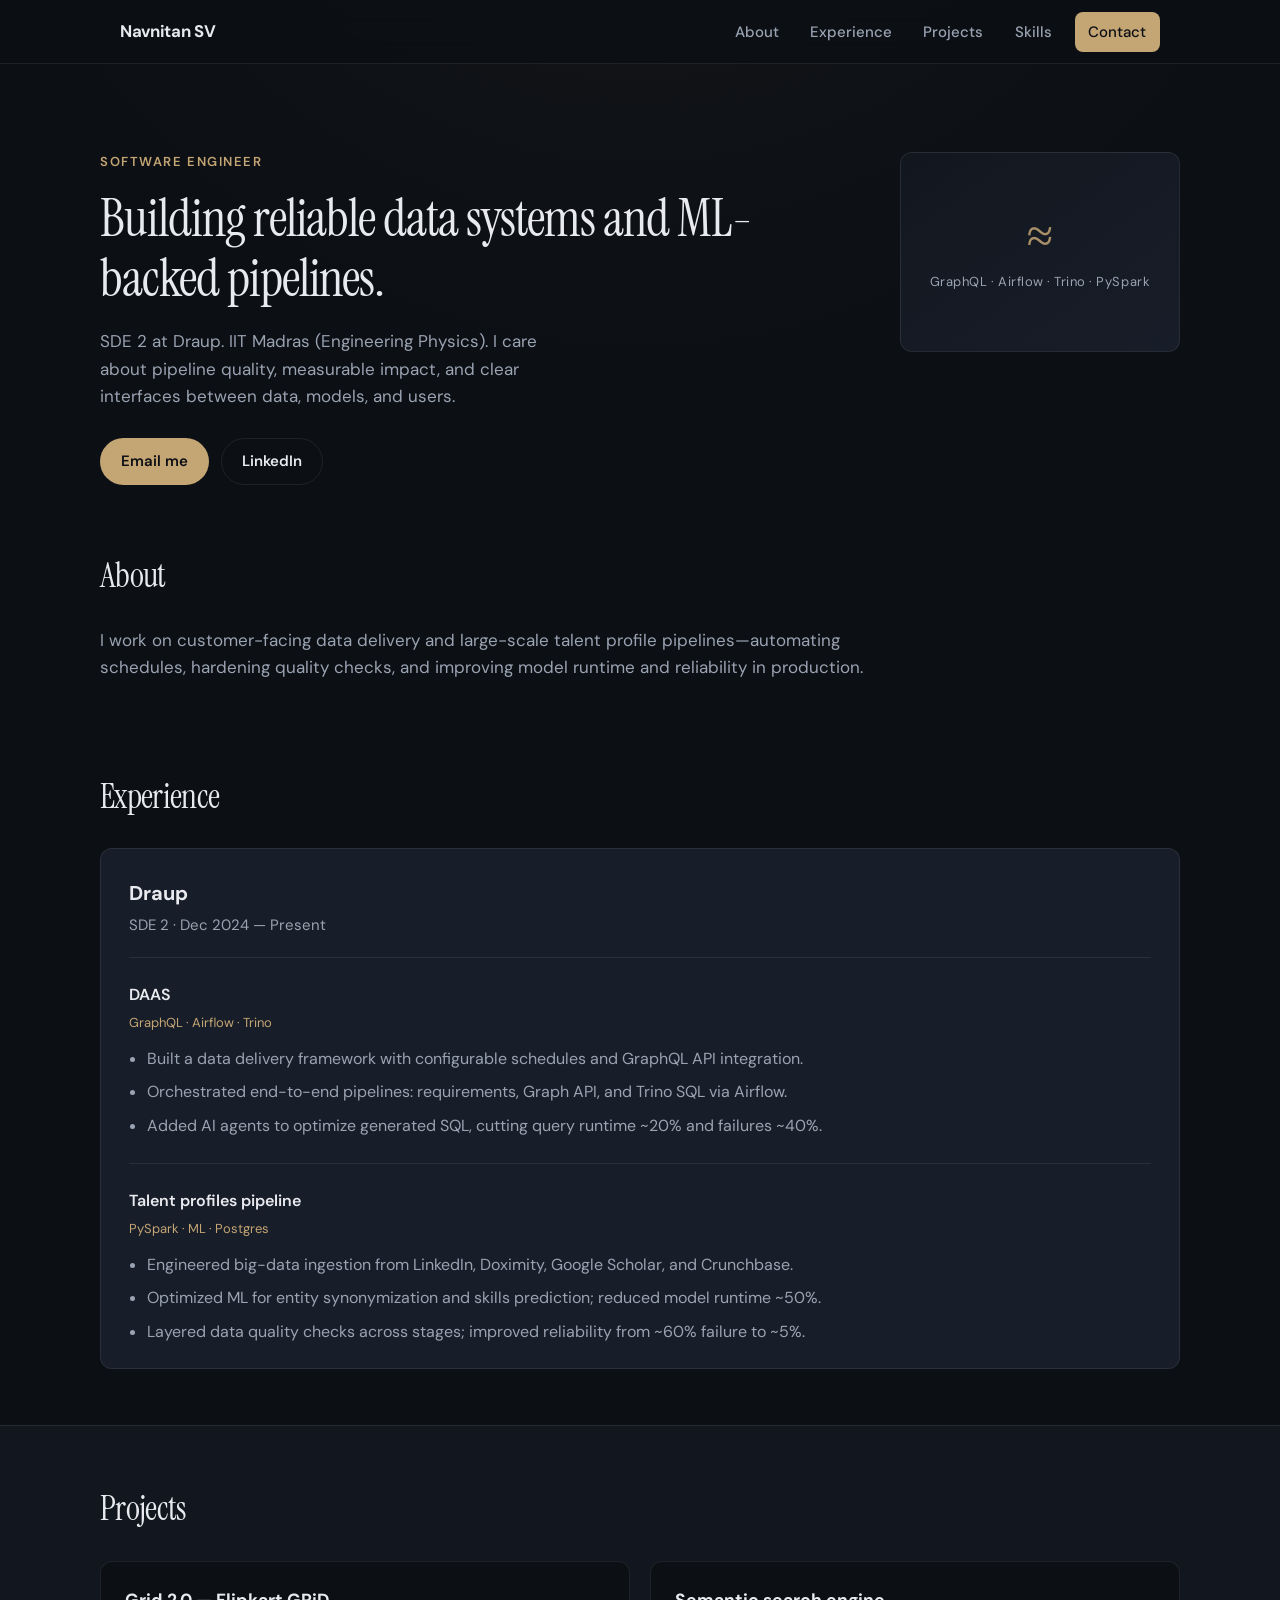
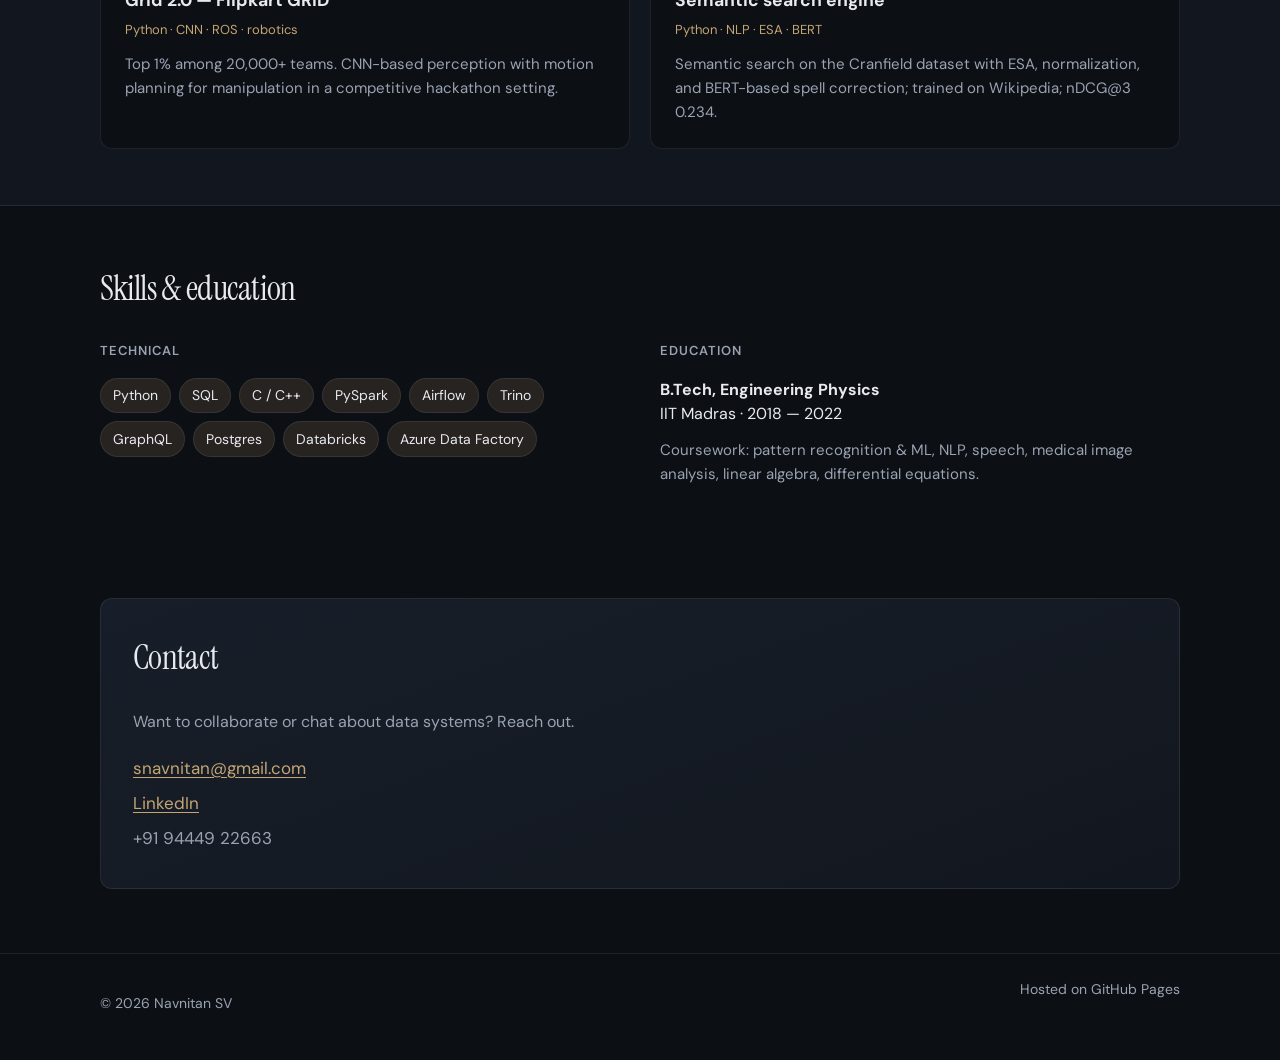
==== index.html @ 6964a958 "Add portfolio site for GitHub Pages Made-with: Cursor" ====
<!DOCTYPE html>
<html lang="en">
  <head>
    <meta charset="utf-8" />
    <meta name="viewport" content="width=device-width, initial-scale=1" />
    <meta name="description" content="Navnitan SV — Software engineer. Data pipelines, ML systems, and backend work." />
    <title>Navnitan SV</title>
    <link rel="preconnect" href="https://fonts.googleapis.com" />
    <link rel="preconnect" href="https://fonts.gstatic.com" crossorigin />
    <link
      href="https://fonts.googleapis.com/css2?family=DM+Sans:ital,opsz,wght@0,9..40,400;0,9..40,500;0,9..40,600;0,9..40,700;1,9..40,400&family=Instrument+Serif:ital@0;1&display=swap"
      rel="stylesheet"
    />
    <link rel="stylesheet" href="styles.css" />
  </head>
  <body>
    <a class="skip-link" href="#main">Skip to content</a>
    <header class="site-header">
      <div class="header-inner">
        <a class="logo" href="#">Navnitan SV</a>
        <button type="button" class="nav-toggle" aria-expanded="false" aria-controls="site-nav" aria-label="Open menu">
          <span class="nav-toggle-bar" aria-hidden="true"></span>
          <span class="nav-toggle-bar" aria-hidden="true"></span>
        </button>
        <nav id="site-nav" class="site-nav" aria-label="Primary">
          <ul>
            <li><a href="#about">About</a></li>
            <li><a href="#experience">Experience</a></li>
            <li><a href="#projects">Projects</a></li>
            <li><a href="#skills">Skills</a></li>
            <li><a href="#contact" class="nav-cta">Contact</a></li>
          </ul>
        </nav>
      </div>
    </header>

    <main id="main">
      <section class="hero" aria-labelledby="hero-heading">
        <div class="hero-grid">
          <div class="hero-copy">
            <p class="hero-kicker">Software engineer</p>
            <h1 id="hero-heading" class="hero-title">Building reliable data systems and ML-backed pipelines.</h1>
            <p class="hero-lead">
              SDE 2 at Draup. IIT Madras (Engineering Physics). I care about pipeline quality, measurable impact, and
              clear interfaces between data, models, and users.
            </p>
            <div class="hero-actions">
              <a class="btn btn-primary" href="mailto:snavnitan@gmail.com">Email me</a>
              <a class="btn btn-ghost" href="https://www.linkedin.com/in/navnitan-sv-753129174/" target="_blank" rel="noopener noreferrer">LinkedIn</a>
            </div>
          </div>
          <div class="hero-panel" aria-hidden="true">
            <div class="hero-panel-inner">
              <span class="hero-accent">≈</span>
              <p class="hero-panel-text">GraphQL · Airflow · Trino · PySpark</p>
            </div>
          </div>
        </div>
      </section>

      <section id="about" class="section section-tight">
        <div class="section-inner">
          <h2 class="section-title">About</h2>
          <p class="prose">
            I work on customer-facing data delivery and large-scale talent profile pipelines—automating schedules,
            hardening quality checks, and improving model runtime and reliability in production.
          </p>
        </div>
      </section>

      <section id="experience" class="section">
        <div class="section-inner">
          <h2 class="section-title">Experience</h2>
          <article class="card">
            <header class="card-header">
              <div>
                <h3 class="card-title">Draup</h3>
                <p class="card-meta">SDE 2 · Dec 2024 — Present</p>
              </div>
            </header>
            <div class="card-block">
              <h4 class="card-subtitle">DAAS</h4>
              <p class="card-tags">GraphQL · Airflow · Trino</p>
              <ul class="card-list">
                <li>Built a data delivery framework with configurable schedules and GraphQL API integration.</li>
                <li>Orchestrated end-to-end pipelines: requirements, Graph API, and Trino SQL via Airflow.</li>
                <li>Added AI agents to optimize generated SQL, cutting query runtime ~20% and failures ~40%.</li>
              </ul>
            </div>
            <div class="card-block">
              <h4 class="card-subtitle">Talent profiles pipeline</h4>
              <p class="card-tags">PySpark · ML · Postgres</p>
              <ul class="card-list">
                <li>Engineered big-data ingestion from LinkedIn, Doximity, Google Scholar, and Crunchbase.</li>
                <li>Optimized ML for entity synonymization and skills prediction; reduced model runtime ~50%.</li>
                <li>Layered data quality checks across stages; improved reliability from ~60% failure to ~5%.</li>
              </ul>
            </div>
          </article>
        </div>
      </section>

      <section id="projects" class="section section-alt">
        <div class="section-inner">
          <h2 class="section-title">Projects</h2>
          <div class="project-grid">
            <article class="project-card">
              <h3 class="project-title">Grid 2.0 — Flipkart GRiD</h3>
              <p class="project-tech">Python · CNN · ROS · robotics</p>
              <p class="project-desc">
                Top 1% among 20,000+ teams. CNN-based perception with motion planning for manipulation in a competitive
                hackathon setting.
              </p>
            </article>
            <article class="project-card">
              <h3 class="project-title">Semantic search engine</h3>
              <p class="project-tech">Python · NLP · ESA · BERT</p>
              <p class="project-desc">
                Semantic search on the Cranfield dataset with ESA, normalization, and BERT-based spell correction;
                trained on Wikipedia; nDCG@3 0.234.
              </p>
            </article>
          </div>
        </div>
      </section>

      <section id="skills" class="section">
        <div class="section-inner">
          <h2 class="section-title">Skills &amp; education</h2>
          <div class="split">
            <div>
              <h3 class="subsection-title">Technical</h3>
              <ul class="pill-list">
                <li>Python</li>
                <li>SQL</li>
                <li>C / C++</li>
                <li>PySpark</li>
                <li>Airflow</li>
                <li>Trino</li>
                <li>GraphQL</li>
                <li>Postgres</li>
                <li>Databricks</li>
                <li>Azure Data Factory</li>
              </ul>
            </div>
            <div>
              <h3 class="subsection-title">Education</h3>
              <p class="edu-line">
                <strong>B.Tech, Engineering Physics</strong><br />
                IIT Madras · 2018 — 2022
              </p>
              <p class="edu-note">
                Coursework: pattern recognition &amp; ML, NLP, speech, medical image analysis, linear algebra, differential
                equations.
              </p>
            </div>
          </div>
        </div>
      </section>

      <section id="contact" class="section section-contact">
        <div class="section-inner contact-inner">
          <h2 class="section-title">Contact</h2>
          <p class="contact-lead">Want to collaborate or chat about data systems? Reach out.</p>
          <ul class="contact-list">
            <li>
              <a href="mailto:snavnitan@gmail.com">snavnitan@gmail.com</a>
            </li>
            <li>
              <a href="https://www.linkedin.com/in/navnitan-sv-753129174/" target="_blank" rel="noopener noreferrer">LinkedIn</a>
            </li>
            <li><span class="contact-phone">+91 94449 22663</span></li>
          </ul>
        </div>
      </section>
    </main>

    <footer class="site-footer">
      <div class="footer-inner">
        <p>© <span id="year"></span> Navnitan SV</p>
        <p class="footer-note">Hosted on GitHub Pages</p>
      </div>
    </footer>

    <script>
      document.getElementById("year").textContent = new Date().getFullYear();
      var nav = document.getElementById("site-nav");
      var toggle = document.querySelector(".nav-toggle");
      toggle.addEventListener("click", function () {
        var open = nav.classList.toggle("is-open");
        toggle.setAttribute("aria-expanded", open);
        toggle.setAttribute("aria-label", open ? "Close menu" : "Open menu");
      });
      nav.querySelectorAll("a").forEach(function (link) {
        link.addEventListener("click", function () {
          nav.classList.remove("is-open");
          toggle.setAttribute("aria-expanded", "false");
          toggle.setAttribute("aria-label", "Open menu");
        });
      });
    </script>
  </body>
</html>
---- styles.css ----
/* Portfolio — GitHub Pages (repo: portfolio) */
:root {
  --bg: #0c0f14;
  --bg-elevated: #12171f;
  --bg-muted: #181e29;
  --text: #e8eaef;
  --text-muted: #9aa3b2;
  --accent: #c4a574;
  --accent-soft: rgba(196, 165, 116, 0.14);
  --border: rgba(255, 255, 255, 0.08);
  --radius: 12px;
  --font-sans: "DM Sans", system-ui, sans-serif;
  --font-display: "Instrument Serif", Georgia, serif;
  --max: 1080px;
  --header-h: 64px;
}

*,
*::before,
*::after {
  box-sizing: border-box;
}

html {
  scroll-behavior: smooth;
}

body {
  margin: 0;
  font-family: var(--font-sans);
  font-size: 1rem;
  line-height: 1.6;
  color: var(--text);
  background: var(--bg);
  background-image: radial-gradient(ellipse 120% 80% at 50% -30%, rgba(196, 165, 116, 0.09), transparent 55%);
}

.skip-link {
  position: absolute;
  left: -9999px;
  z-index: 999;
  padding: 0.5rem 1rem;
  background: var(--accent);
  color: var(--bg);
  font-weight: 600;
}

.skip-link:focus {
  left: 1rem;
  top: 1rem;
}

a {
  color: var(--accent);
  text-decoration-thickness: 1px;
  text-underline-offset: 3px;
}

a:hover {
  color: #dcc7a0;
}

.site-header {
  position: sticky;
  top: 0;
  z-index: 50;
  height: var(--header-h);
  border-bottom: 1px solid var(--border);
  background: color-mix(in srgb, var(--bg) 88%, transparent);
  backdrop-filter: blur(12px);
}

.header-inner {
  max-width: var(--max);
  margin: 0 auto;
  padding: 0 1.25rem;
  height: 100%;
  display: flex;
  align-items: center;
  justify-content: space-between;
  gap: 1rem;
}

.logo {
  font-weight: 700;
  font-size: 1.05rem;
  letter-spacing: -0.02em;
  color: var(--text);
  text-decoration: none;
}

.logo:hover {
  color: var(--accent);
}

.nav-toggle {
  display: none;
  flex-direction: column;
  justify-content: center;
  gap: 6px;
  width: 44px;
  height: 44px;
  padding: 0;
  border: 1px solid var(--border);
  border-radius: 8px;
  background: var(--bg-elevated);
  cursor: pointer;
}

.nav-toggle-bar {
  display: block;
  height: 2px;
  width: 20px;
  margin: 0 auto;
  background: var(--text);
  border-radius: 1px;
}

.site-nav ul {
  list-style: none;
  margin: 0;
  padding: 0;
  display: flex;
  align-items: center;
  gap: 0.25rem;
}

.site-nav a {
  display: inline-block;
  padding: 0.5rem 0.85rem;
  color: var(--text-muted);
  text-decoration: none;
  font-size: 0.9375rem;
  font-weight: 500;
  border-radius: 8px;
}

.site-nav a:hover {
  color: var(--text);
  background: var(--accent-soft);
}

.site-nav .nav-cta {
  color: var(--bg);
  background: var(--accent);
  margin-left: 0.35rem;
}

.site-nav .nav-cta:hover {
  background: #dcc7a0;
  color: var(--bg);
}

.hero {
  padding: clamp(3rem, 8vw, 5.5rem) 1.25rem 4rem;
}

.hero-grid {
  max-width: var(--max);
  margin: 0 auto;
  display: grid;
  grid-template-columns: 1fr minmax(200px, 280px);
  gap: 2.5rem;
  align-items: start;
}

.hero-kicker {
  font-size: 0.8125rem;
  font-weight: 600;
  letter-spacing: 0.12em;
  text-transform: uppercase;
  color: var(--accent);
  margin: 0 0 1rem;
}

.hero-title {
  font-family: var(--font-display);
  font-size: clamp(2.25rem, 5vw, 3.25rem);
  font-weight: 400;
  line-height: 1.15;
  letter-spacing: -0.02em;
  margin: 0 0 1.25rem;
}

.hero-lead {
  color: var(--text-muted);
  font-size: 1.0625rem;
  max-width: 38ch;
  margin: 0 0 1.75rem;
}

.hero-actions {
  display: flex;
  flex-wrap: wrap;
  gap: 0.75rem;
}

.btn {
  display: inline-flex;
  align-items: center;
  justify-content: center;
  padding: 0.65rem 1.25rem;
  font-size: 0.9375rem;
  font-weight: 600;
  border-radius: 999px;
  text-decoration: none;
  border: 1px solid transparent;
  transition: background 0.15s, color 0.15s, border-color 0.15s;
}

.btn-primary {
  background: var(--accent);
  color: var(--bg);
}

.btn-primary:hover {
  background: #dcc7a0;
  color: var(--bg);
}

.btn-ghost {
  border-color: var(--border);
  color: var(--text);
  background: transparent;
}

.btn-ghost:hover {
  border-color: var(--accent);
  color: var(--accent);
  background: var(--accent-soft);
}

.hero-panel {
  border: 1px solid var(--border);
  border-radius: var(--radius);
  background: linear-gradient(145deg, var(--bg-elevated), var(--bg-muted));
  min-height: 200px;
  display: flex;
  align-items: center;
  justify-content: center;
  padding: 1.5rem;
}

.hero-panel-inner {
  text-align: center;
}

.hero-accent {
  font-family: var(--font-display);
  font-size: 3rem;
  line-height: 1;
  color: var(--accent);
  opacity: 0.85;
}

.hero-panel-text {
  margin: 0.75rem 0 0;
  font-size: 0.8125rem;
  color: var(--text-muted);
  letter-spacing: 0.04em;
}

.section {
  padding: 3.5rem 1.25rem;
}

.section-tight {
  padding-top: 0;
  padding-bottom: 2rem;
}

.section-alt {
  background: var(--bg-elevated);
  border-top: 1px solid var(--border);
  border-bottom: 1px solid var(--border);
}

.section-inner {
  max-width: var(--max);
  margin: 0 auto;
}

.section-title {
  font-family: var(--font-display);
  font-size: clamp(1.75rem, 3vw, 2.125rem);
  font-weight: 400;
  margin: 0 0 1.5rem;
  letter-spacing: -0.02em;
}

.prose {
  color: var(--text-muted);
  font-size: 1.0625rem;
  max-width: 65ch;
  margin: 0;
}

.card {
  border: 1px solid var(--border);
  border-radius: var(--radius);
  background: var(--bg-muted);
  padding: 1.75rem 1.75rem 1.5rem;
}

.card-header {
  margin-bottom: 1.5rem;
  padding-bottom: 1.25rem;
  border-bottom: 1px solid var(--border);
}

.card-title {
  font-size: 1.25rem;
  font-weight: 700;
  margin: 0 0 0.25rem;
}

.card-meta {
  margin: 0;
  font-size: 0.9375rem;
  color: var(--text-muted);
}

.card-block + .card-block {
  margin-top: 1.5rem;
  padding-top: 1.5rem;
  border-top: 1px solid var(--border);
}

.card-subtitle {
  font-size: 1rem;
  font-weight: 600;
  margin: 0 0 0.35rem;
}

.card-tags {
  margin: 0 0 0.75rem;
  font-size: 0.8125rem;
  color: var(--accent);
}

.card-list {
  margin: 0;
  padding-left: 1.15rem;
  color: var(--text-muted);
}

.card-list li + li {
  margin-top: 0.5rem;
}

.project-grid {
  display: grid;
  grid-template-columns: repeat(auto-fit, minmax(280px, 1fr));
  gap: 1.25rem;
}

.project-card {
  border: 1px solid var(--border);
  border-radius: var(--radius);
  padding: 1.5rem;
  background: var(--bg);
}

.project-title {
  font-size: 1.1rem;
  font-weight: 700;
  margin: 0 0 0.35rem;
}

.project-tech {
  font-size: 0.8125rem;
  color: var(--accent);
  margin: 0 0 0.75rem;
}

.project-desc {
  margin: 0;
  font-size: 0.9375rem;
  color: var(--text-muted);
}

.split {
  display: grid;
  grid-template-columns: 1fr 1fr;
  gap: 2.5rem;
  align-items: start;
}

.subsection-title {
  font-size: 0.8125rem;
  font-weight: 600;
  letter-spacing: 0.08em;
  text-transform: uppercase;
  color: var(--text-muted);
  margin: 0 0 1rem;
}

.pill-list {
  list-style: none;
  margin: 0;
  padding: 0;
  display: flex;
  flex-wrap: wrap;
  gap: 0.5rem;
}

.pill-list li {
  padding: 0.35rem 0.75rem;
  font-size: 0.875rem;
  background: var(--accent-soft);
  border: 1px solid var(--border);
  border-radius: 999px;
  color: var(--text);
}

.edu-line {
  margin: 0 0 0.75rem;
  color: var(--text);
  line-height: 1.5;
}

.edu-note {
  margin: 0;
  font-size: 0.9375rem;
  color: var(--text-muted);
}

.section-contact {
  padding-bottom: 4rem;
}

.contact-inner {
  border: 1px solid var(--border);
  border-radius: var(--radius);
  padding: 2rem 2rem 2.25rem;
  background: linear-gradient(160deg, var(--bg-muted), var(--bg-elevated));
}

.contact-lead {
  margin: 0 0 1.25rem;
  color: var(--text-muted);
  max-width: 42ch;
}

.contact-list {
  list-style: none;
  margin: 0;
  padding: 0;
  font-size: 1.0625rem;
}

.contact-list li + li {
  margin-top: 0.5rem;
}

.contact-phone {
  color: var(--text-muted);
}

.site-footer {
  border-top: 1px solid var(--border);
  padding: 1.5rem 1.25rem 2rem;
}

.footer-inner {
  max-width: var(--max);
  margin: 0 auto;
  display: flex;
  flex-wrap: wrap;
  justify-content: space-between;
  gap: 0.5rem;
  font-size: 0.875rem;
  color: var(--text-muted);
}

.footer-note {
  margin: 0;
}

@media (max-width: 820px) {
  .hero-grid {
    grid-template-columns: 1fr;
  }

  .hero-panel {
    order: -1;
    min-height: 140px;
  }

  .split {
    grid-template-columns: 1fr;
  }

  .nav-toggle {
    display: flex;
  }

  .site-nav {
    position: fixed;
    inset: var(--header-h) 0 auto 0;
    background: var(--bg);
    border-bottom: 1px solid var(--border);
    padding: 0.75rem 1.25rem 1rem;
    transform: translateY(-100%);
    opacity: 0;
    visibility: hidden;
    transition: transform 0.2s ease, opacity 0.2s ease, visibility 0.2s;
  }

  .site-nav.is-open {
    transform: translateY(0);
    opacity: 1;
    visibility: visible;
  }

  .site-nav ul {
    flex-direction: column;
    align-items: stretch;
  }

  .site-nav a {
    padding: 0.65rem 0;
  }

  .site-nav .nav-cta {
    margin-left: 0;
    text-align: center;
  }
}
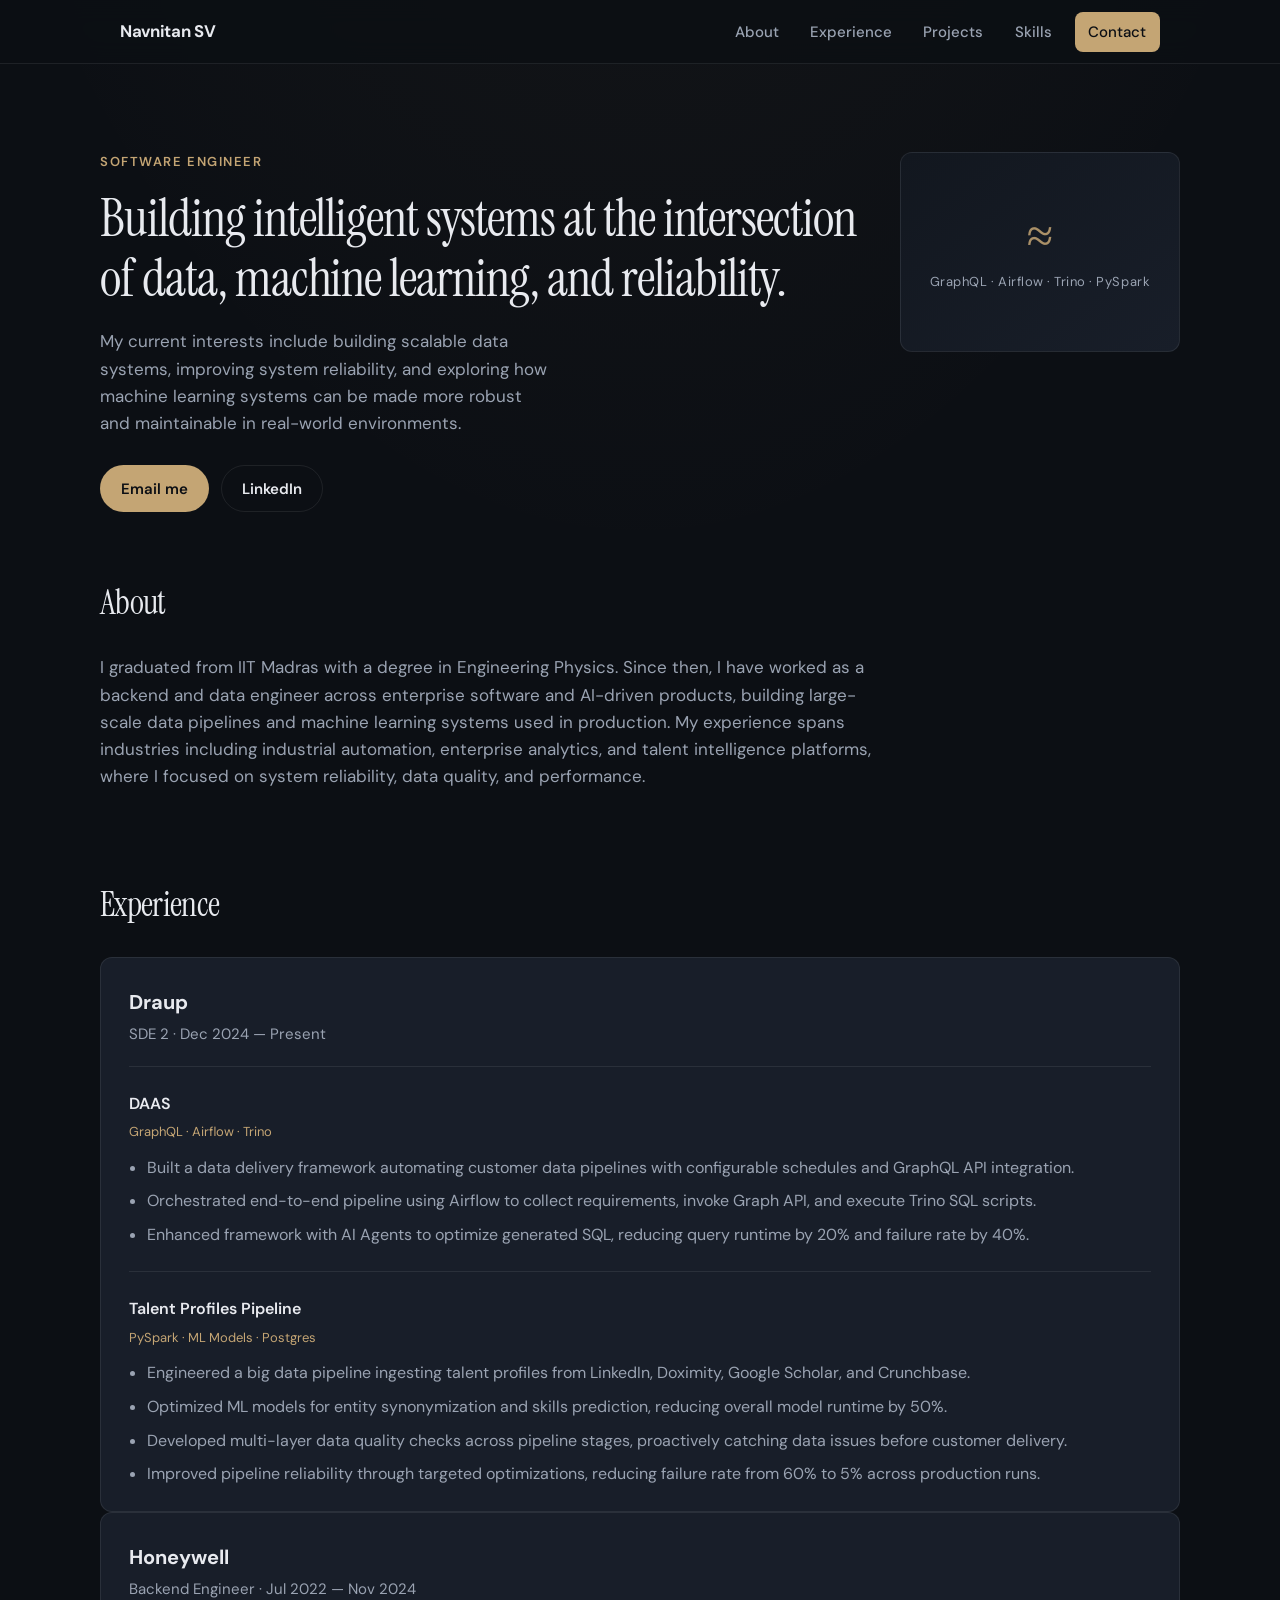
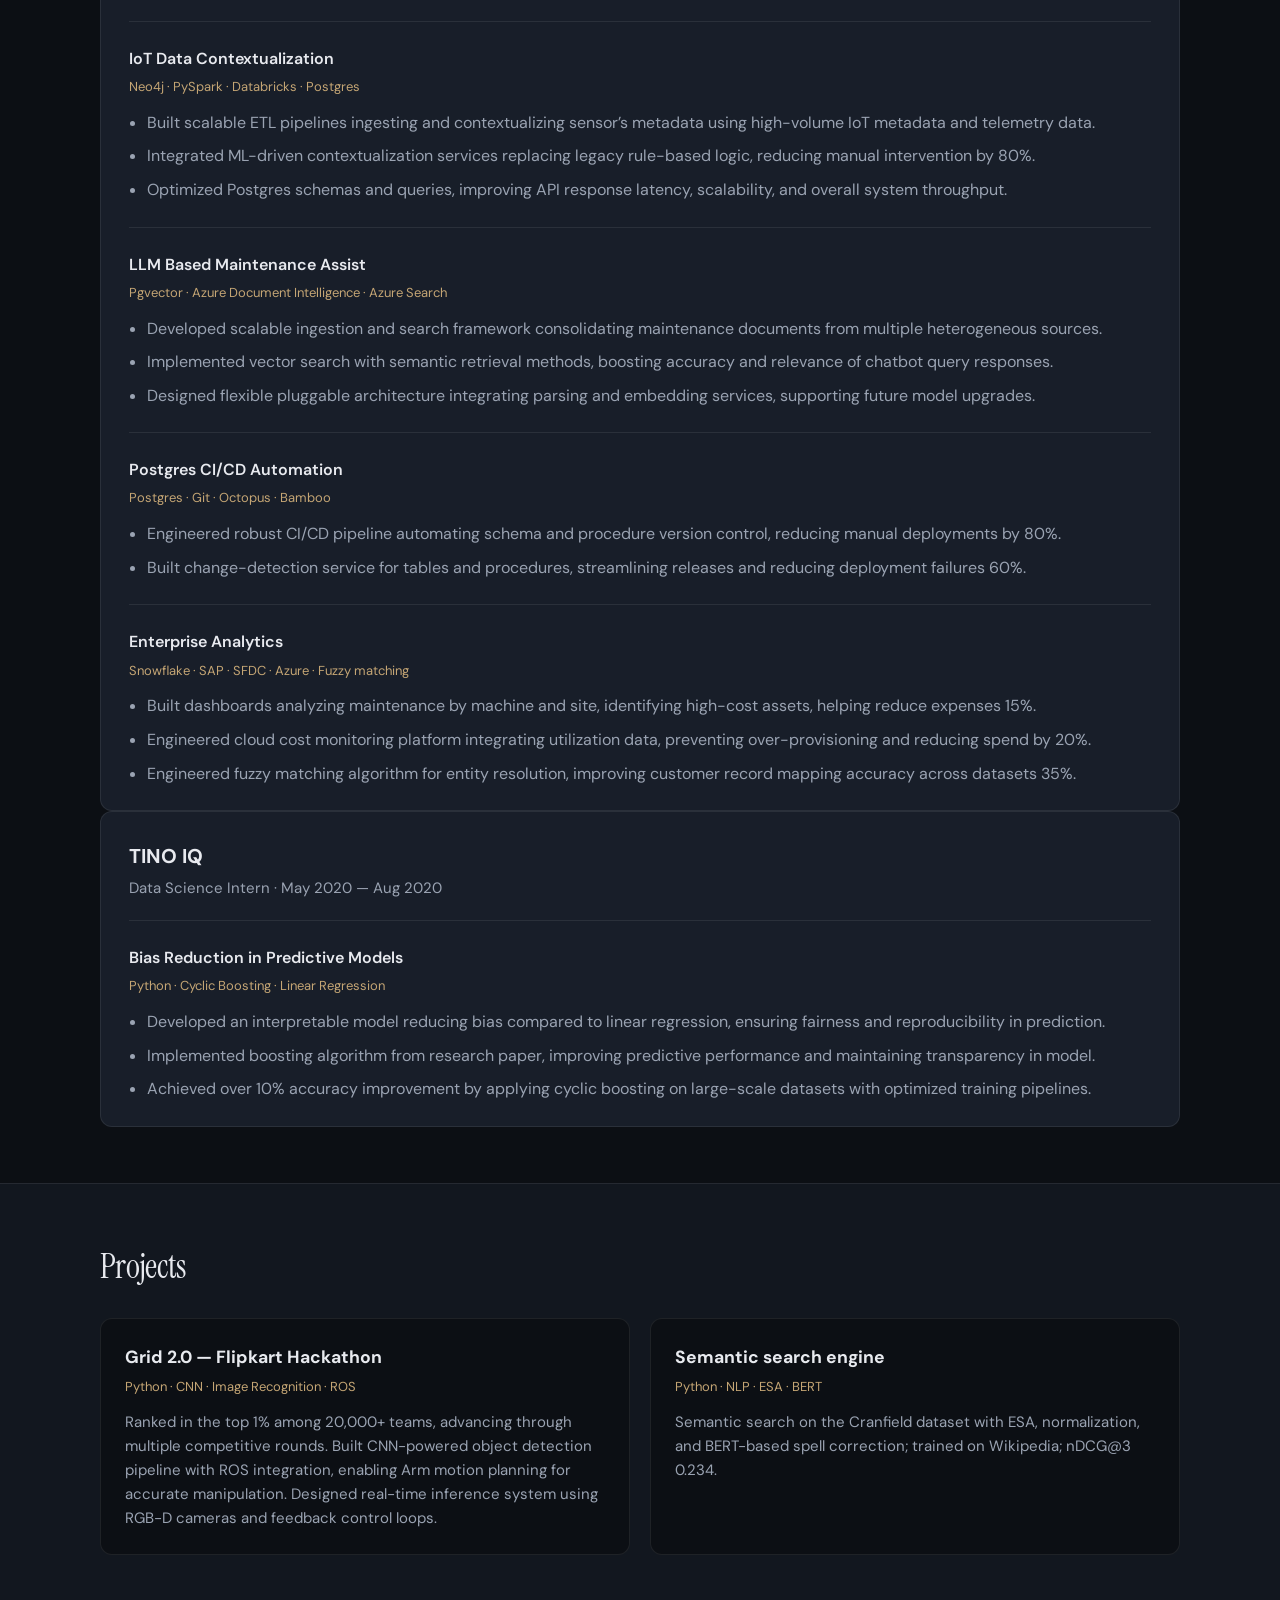
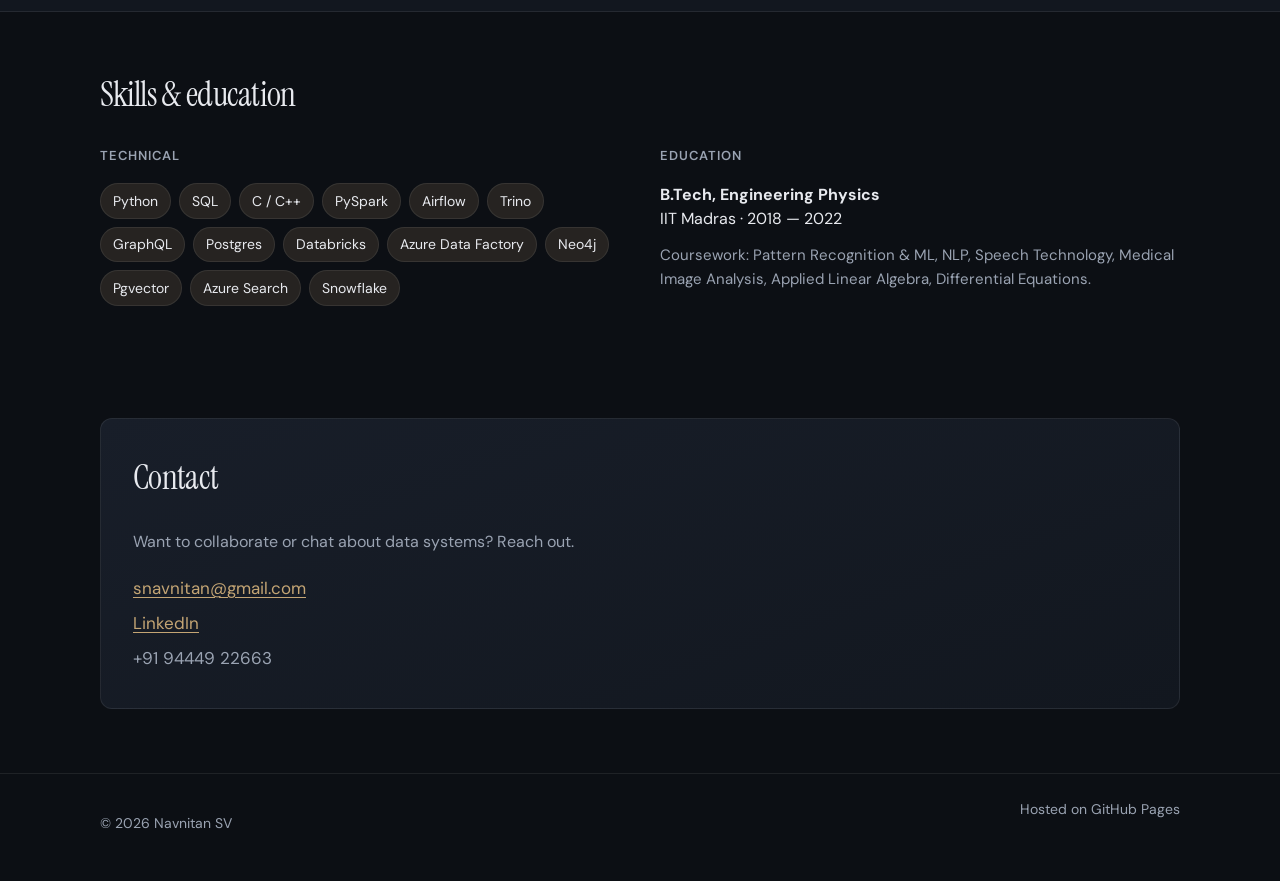
==== commit 550da79b: "Update index.html: Revise personal introduction and experience sections to reflect current interests" ====
--- a/index.html
+++ b/index.html
@@ -39,10 +39,9 @@
         <div class="hero-grid">
           <div class="hero-copy">
             <p class="hero-kicker">Software engineer</p>
-            <h1 id="hero-heading" class="hero-title">Building reliable data systems and ML-backed pipelines.</h1>
+            <h1 id="hero-heading" class="hero-title">Building intelligent systems at the intersection of data, machine learning, and reliability.</h1>
             <p class="hero-lead">
-              SDE 2 at Draup. IIT Madras (Engineering Physics). I care about pipeline quality, measurable impact, and
-              clear interfaces between data, models, and users.
+              My current interests include building scalable data systems, improving system reliability, and exploring how machine learning systems can be made more robust and maintainable in real-world environments.
             </p>
             <div class="hero-actions">
               <a class="btn btn-primary" href="mailto:snavnitan@gmail.com">Email me</a>
@@ -62,15 +61,16 @@
         <div class="section-inner">
           <h2 class="section-title">About</h2>
           <p class="prose">
-            I work on customer-facing data delivery and large-scale talent profile pipelines—automating schedules,
-            hardening quality checks, and improving model runtime and reliability in production.
-          </p>
+            I graduated from IIT Madras with a degree in Engineering Physics. Since then, I have worked as a backend and data engineer across enterprise 
+            software and AI-driven products, building large-scale data pipelines and machine learning systems used in production. My experience spans industries including industrial automation, enterprise analytics, and talent intelligence platforms, where I focused on system reliability, data quality, and performance.          </p>
         </div>
       </section>
 
       <section id="experience" class="section">
         <div class="section-inner">
           <h2 class="section-title">Experience</h2>
+          
+          <!-- Draup -->
           <article class="card">
             <header class="card-header">
               <div>
@@ -82,18 +82,83 @@
               <h4 class="card-subtitle">DAAS</h4>
               <p class="card-tags">GraphQL · Airflow · Trino</p>
               <ul class="card-list">
-                <li>Built a data delivery framework with configurable schedules and GraphQL API integration.</li>
-                <li>Orchestrated end-to-end pipelines: requirements, Graph API, and Trino SQL via Airflow.</li>
-                <li>Added AI agents to optimize generated SQL, cutting query runtime ~20% and failures ~40%.</li>
-              </ul>
-            </div>
-            <div class="card-block">
-              <h4 class="card-subtitle">Talent profiles pipeline</h4>
-              <p class="card-tags">PySpark · ML · Postgres</p>
-              <ul class="card-list">
-                <li>Engineered big-data ingestion from LinkedIn, Doximity, Google Scholar, and Crunchbase.</li>
-                <li>Optimized ML for entity synonymization and skills prediction; reduced model runtime ~50%.</li>
-                <li>Layered data quality checks across stages; improved reliability from ~60% failure to ~5%.</li>
+                <li>Built a data delivery framework automating customer data pipelines with configurable schedules and GraphQL API integration.</li>
+                <li>Orchestrated end-to-end pipeline using Airflow to collect requirements, invoke Graph API, and execute Trino SQL scripts.</li>
+                <li>Enhanced framework with AI Agents to optimize generated SQL, reducing query runtime by 20% and failure rate by 40%.</li>
+              </ul>
+            </div>
+            <div class="card-block">
+              <h4 class="card-subtitle">Talent Profiles Pipeline</h4>
+              <p class="card-tags">PySpark · ML Models · Postgres</p>
+              <ul class="card-list">
+                <li>Engineered a big data pipeline ingesting talent profiles from LinkedIn, Doximity, Google Scholar, and Crunchbase.</li>
+                <li>Optimized ML models for entity synonymization and skills prediction, reducing overall model runtime by 50%.</li>
+                <li>Developed multi-layer data quality checks across pipeline stages, proactively catching data issues before customer delivery.</li>
+                <li>Improved pipeline reliability through targeted optimizations, reducing failure rate from 60% to 5% across production runs.</li>
+              </ul>
+            </div>
+          </article>
+
+          <!-- Honeywell -->
+          <article class="card">
+            <header class="card-header">
+              <div>
+                <h3 class="card-title">Honeywell</h3>
+                <p class="card-meta">Backend Engineer · Jul 2022 — Nov 2024</p>
+              </div>
+            </header>
+            <div class="card-block">
+              <h4 class="card-subtitle">IoT Data Contextualization</h4>
+              <p class="card-tags">Neo4j · PySpark · Databricks · Postgres</p>
+              <ul class="card-list">
+                <li>Built scalable ETL pipelines ingesting and contextualizing sensor’s metadata using high-volume IoT metadata and telemetry data.</li>
+                <li>Integrated ML-driven contextualization services replacing legacy rule-based logic, reducing manual intervention by 80%.</li>
+                <li>Optimized Postgres schemas and queries, improving API response latency, scalability, and overall system throughput.</li>
+              </ul>
+            </div>
+            <div class="card-block">
+              <h4 class="card-subtitle">LLM Based Maintenance Assist</h4>
+              <p class="card-tags">Pgvector · Azure Document Intelligence · Azure Search</p>
+              <ul class="card-list">
+                <li>Developed scalable ingestion and search framework consolidating maintenance documents from multiple heterogeneous sources.</li>
+                <li>Implemented vector search with semantic retrieval methods, boosting accuracy and relevance of chatbot query responses.</li>
+                <li>Designed flexible pluggable architecture integrating parsing and embedding services, supporting future model upgrades.</li>
+              </ul>
+            </div>
+            <div class="card-block">
+              <h4 class="card-subtitle">Postgres CI/CD Automation</h4>
+              <p class="card-tags">Postgres · Git · Octopus · Bamboo</p>
+              <ul class="card-list">
+                <li>Engineered robust CI/CD pipeline automating schema and procedure version control, reducing manual deployments by 80%.</li>
+                <li>Built change-detection service for tables and procedures, streamlining releases and reducing deployment failures 60%.</li>
+              </ul>
+            </div>
+            <div class="card-block">
+              <h4 class="card-subtitle">Enterprise Analytics</h4>
+              <p class="card-tags">Snowflake · SAP · SFDC · Azure · Fuzzy matching</p>
+              <ul class="card-list">
+                <li>Built dashboards analyzing maintenance by machine and site, identifying high-cost assets, helping reduce expenses 15%.</li>
+                <li>Engineered cloud cost monitoring platform integrating utilization data, preventing over-provisioning and reducing spend by 20%.</li>
+                <li>Engineered fuzzy matching algorithm for entity resolution, improving customer record mapping accuracy across datasets 35%.</li>
+              </ul>
+            </div>
+          </article>
+
+          <!-- TINO IQ -->
+          <article class="card">
+            <header class="card-header">
+              <div>
+                <h3 class="card-title">TINO IQ</h3>
+                <p class="card-meta">Data Science Intern · May 2020 — Aug 2020</p>
+              </div>
+            </header>
+            <div class="card-block">
+              <h4 class="card-subtitle">Bias Reduction in Predictive Models</h4>
+              <p class="card-tags">Python · Cyclic Boosting · Linear Regression</p>
+              <ul class="card-list">
+                <li>Developed an interpretable model reducing bias compared to linear regression, ensuring fairness and reproducibility in prediction.</li>
+                <li>Implemented boosting algorithm from research paper, improving predictive performance and maintaining transparency in model.</li>
+                <li>Achieved over 10% accuracy improvement by applying cyclic boosting on large-scale datasets with optimized training pipelines.</li>
               </ul>
             </div>
           </article>
@@ -105,11 +170,10 @@
           <h2 class="section-title">Projects</h2>
           <div class="project-grid">
             <article class="project-card">
-              <h3 class="project-title">Grid 2.0 — Flipkart GRiD</h3>
-              <p class="project-tech">Python · CNN · ROS · robotics</p>
+              <h3 class="project-title">Grid 2.0 — Flipkart Hackathon</h3>
+              <p class="project-tech">Python · CNN · Image Recognition · ROS</p>
               <p class="project-desc">
-                Top 1% among 20,000+ teams. CNN-based perception with motion planning for manipulation in a competitive
-                hackathon setting.
+                Ranked in the top 1% among 20,000+ teams, advancing through multiple competitive rounds. Built CNN-powered object detection pipeline with ROS integration, enabling Arm motion planning for accurate manipulation. Designed real-time inference system using RGB-D cameras and feedback control loops.
               </p>
             </article>
             <article class="project-card">
@@ -141,6 +205,10 @@
                 <li>Postgres</li>
                 <li>Databricks</li>
                 <li>Azure Data Factory</li>
+                <li>Neo4j</li>
+                <li>Pgvector</li>
+                <li>Azure Search</li>
+                <li>Snowflake</li>
               </ul>
             </div>
             <div>
@@ -150,8 +218,7 @@
                 IIT Madras · 2018 — 2022
               </p>
               <p class="edu-note">
-                Coursework: pattern recognition &amp; ML, NLP, speech, medical image analysis, linear algebra, differential
-                equations.
+                Coursework: Pattern Recognition &amp; ML, NLP, Speech Technology, Medical Image Analysis, Applied Linear Algebra, Differential Equations.
               </p>
             </div>
           </div>
@@ -200,4 +267,4 @@
       });
     </script>
   </body>
-</html>
+</html>
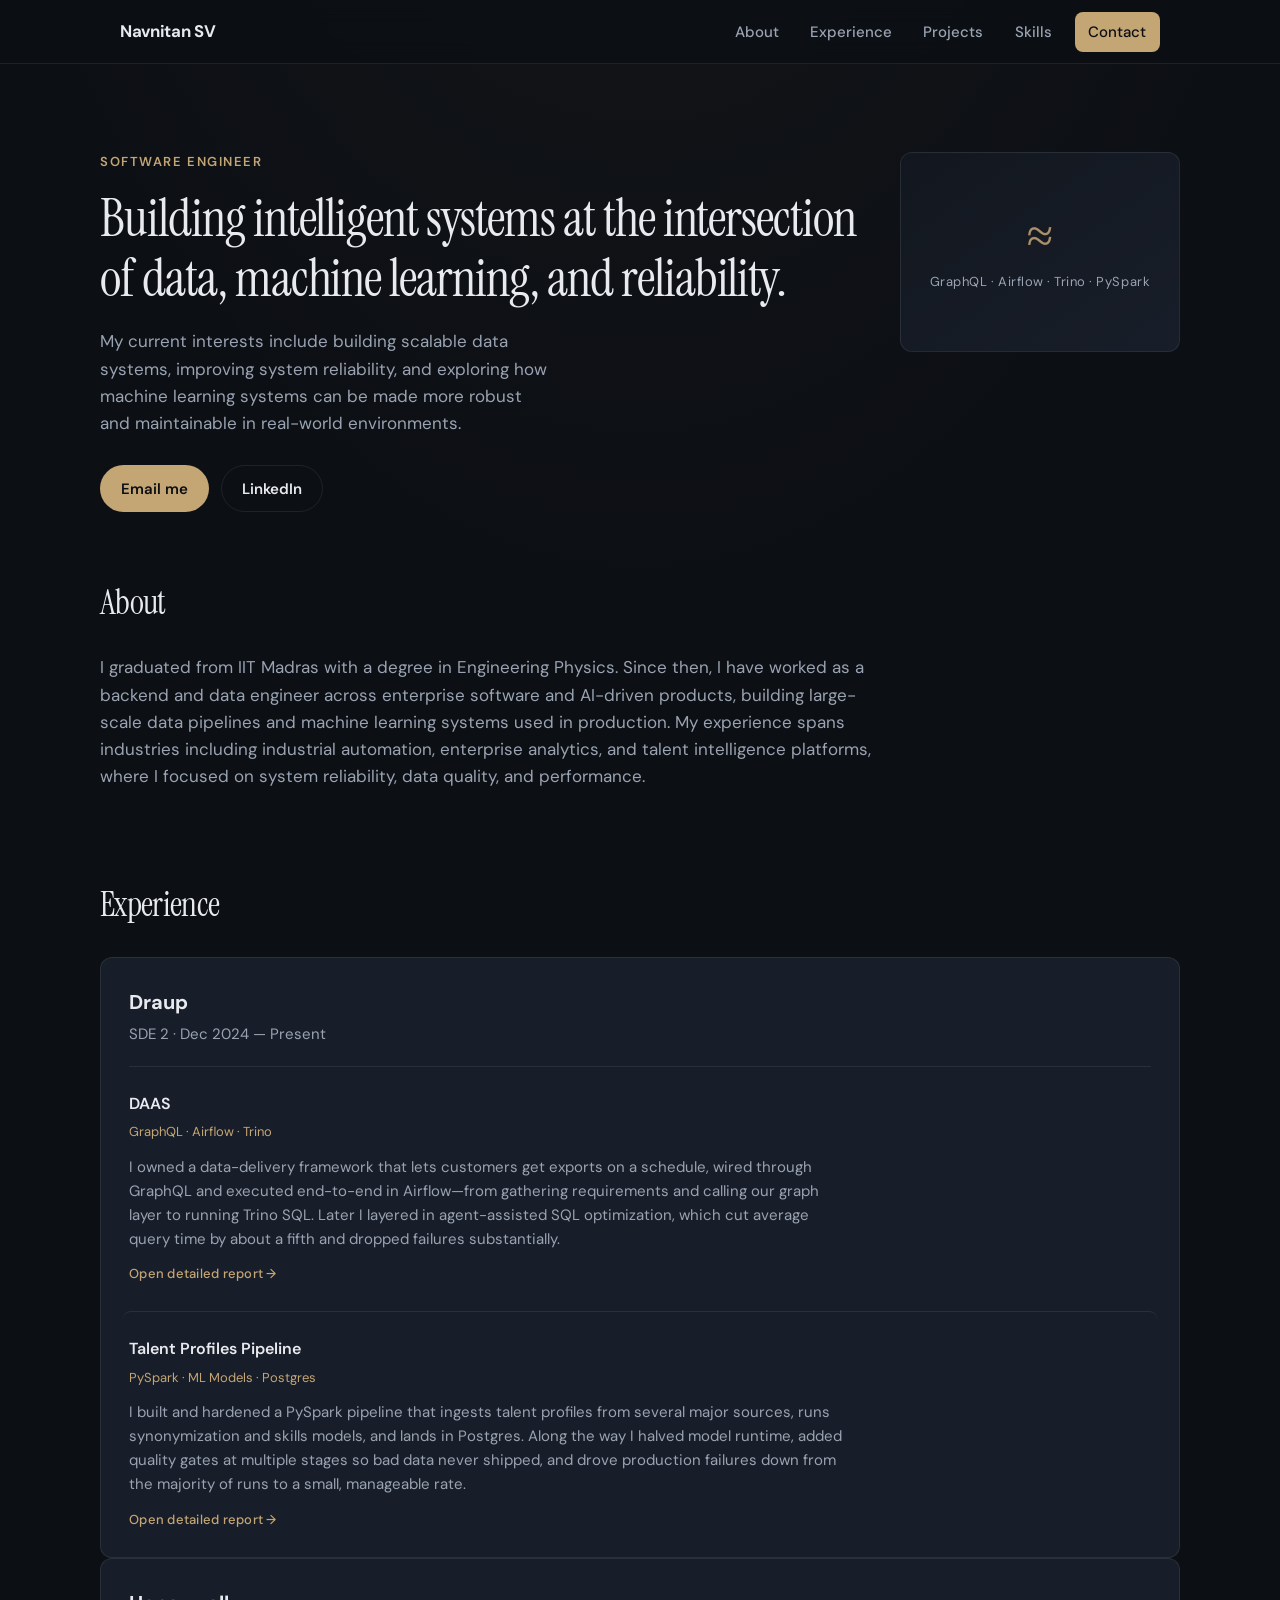
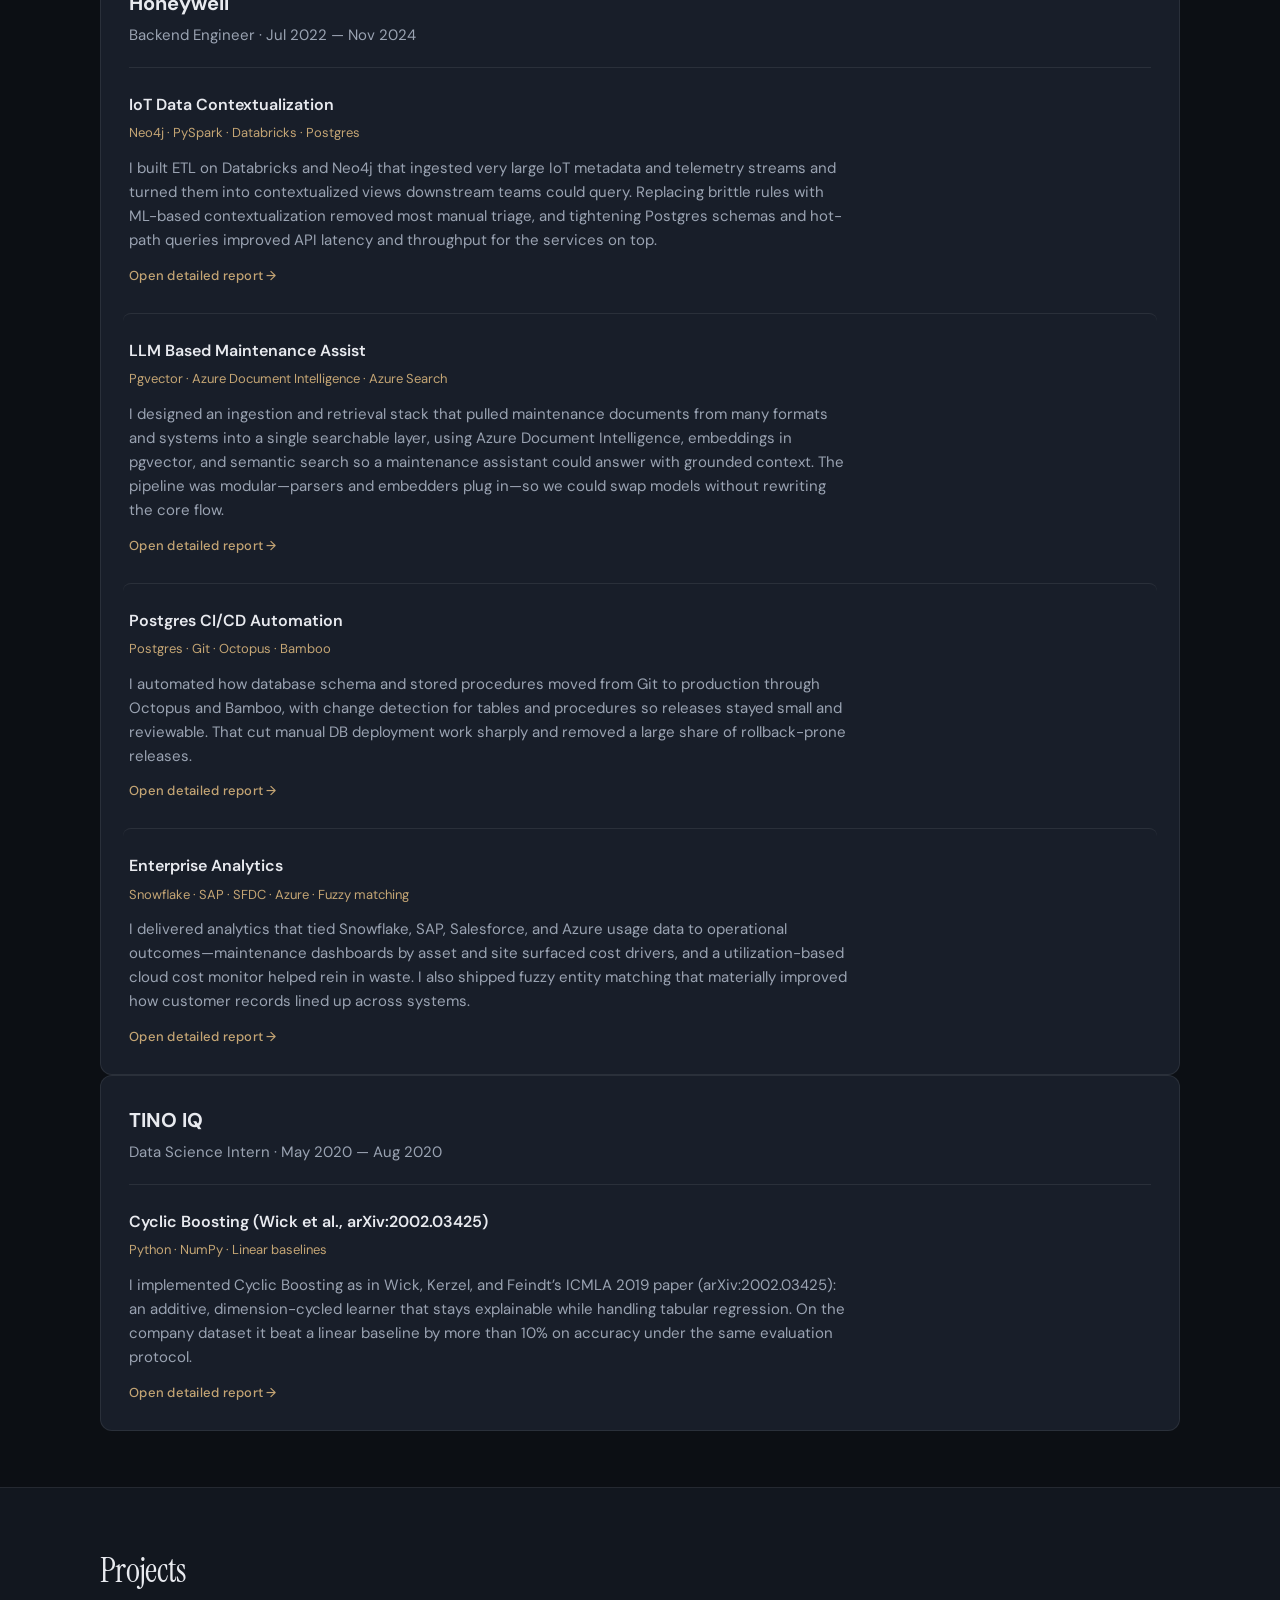
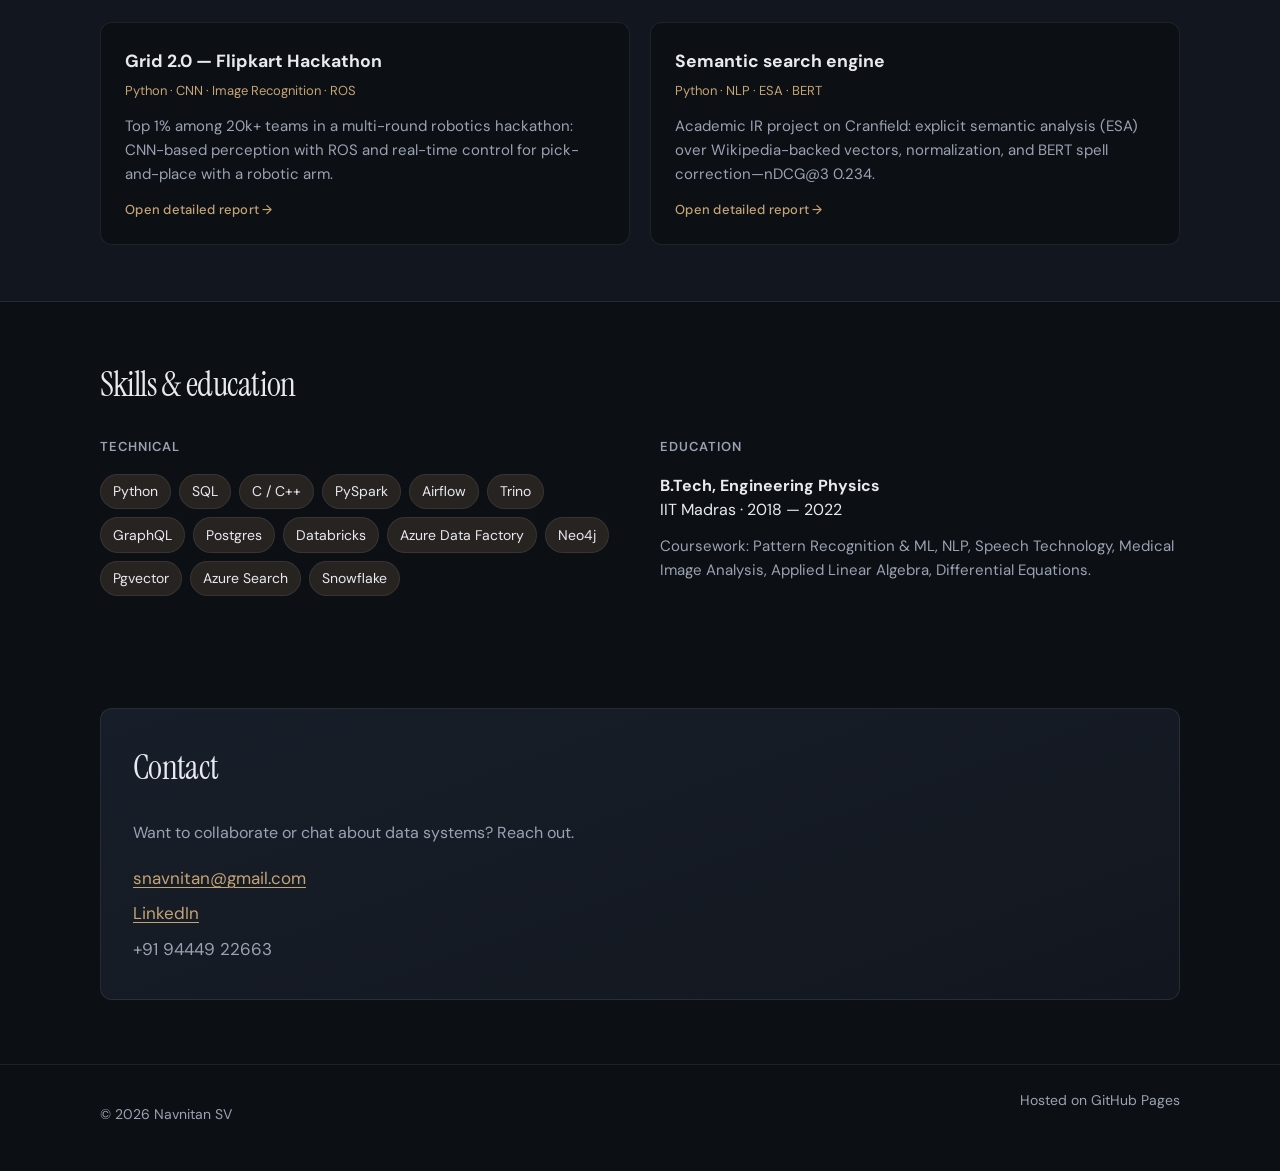
==== commit a4c63c4d: "Enhance portfolio: Update index.html with improved navigation links and project summaries, add new e" ====
--- a/index.html
+++ b/index.html
@@ -17,7 +17,7 @@
     <a class="skip-link" href="#main">Skip to content</a>
     <header class="site-header">
       <div class="header-inner">
-        <a class="logo" href="#">Navnitan SV</a>
+        <a class="logo" href="index.html">Navnitan SV</a>
         <button type="button" class="nav-toggle" aria-expanded="false" aria-controls="site-nav" aria-label="Open menu">
           <span class="nav-toggle-bar" aria-hidden="true"></span>
           <span class="nav-toggle-bar" aria-hidden="true"></span>
@@ -78,25 +78,22 @@
                 <p class="card-meta">SDE 2 · Dec 2024 — Present</p>
               </div>
             </header>
-            <div class="card-block">
+            <a class="card-block card-block--link" href="experience/draup-daas.html">
               <h4 class="card-subtitle">DAAS</h4>
               <p class="card-tags">GraphQL · Airflow · Trino</p>
-              <ul class="card-list">
-                <li>Built a data delivery framework automating customer data pipelines with configurable schedules and GraphQL API integration.</li>
-                <li>Orchestrated end-to-end pipeline using Airflow to collect requirements, invoke Graph API, and execute Trino SQL scripts.</li>
-                <li>Enhanced framework with AI Agents to optimize generated SQL, reducing query runtime by 20% and failure rate by 40%.</li>
-              </ul>
-            </div>
-            <div class="card-block">
+              <p class="card-summary">
+                I owned a data-delivery framework that lets customers get exports on a schedule, wired through GraphQL and executed end-to-end in Airflow—from gathering requirements and calling our graph layer to running Trino SQL. Later I layered in agent-assisted SQL optimization, which cut average query time by about a fifth and dropped failures substantially.
+              </p>
+              <p class="card-block-hint">Open detailed report →</p>
+            </a>
+            <a class="card-block card-block--link" href="experience/draup-talent-profiles.html">
               <h4 class="card-subtitle">Talent Profiles Pipeline</h4>
               <p class="card-tags">PySpark · ML Models · Postgres</p>
-              <ul class="card-list">
-                <li>Engineered a big data pipeline ingesting talent profiles from LinkedIn, Doximity, Google Scholar, and Crunchbase.</li>
-                <li>Optimized ML models for entity synonymization and skills prediction, reducing overall model runtime by 50%.</li>
-                <li>Developed multi-layer data quality checks across pipeline stages, proactively catching data issues before customer delivery.</li>
-                <li>Improved pipeline reliability through targeted optimizations, reducing failure rate from 60% to 5% across production runs.</li>
-              </ul>
-            </div>
+              <p class="card-summary">
+                I built and hardened a PySpark pipeline that ingests talent profiles from several major sources, runs synonymization and skills models, and lands in Postgres. Along the way I halved model runtime, added quality gates at multiple stages so bad data never shipped, and drove production failures down from the majority of runs to a small, manageable rate.
+              </p>
+              <p class="card-block-hint">Open detailed report →</p>
+            </a>
           </article>
 
           <!-- Honeywell -->
@@ -107,41 +104,38 @@
                 <p class="card-meta">Backend Engineer · Jul 2022 — Nov 2024</p>
               </div>
             </header>
-            <div class="card-block">
+            <a class="card-block card-block--link" href="experience/honeywell-iot-contextualization.html">
               <h4 class="card-subtitle">IoT Data Contextualization</h4>
               <p class="card-tags">Neo4j · PySpark · Databricks · Postgres</p>
-              <ul class="card-list">
-                <li>Built scalable ETL pipelines ingesting and contextualizing sensor’s metadata using high-volume IoT metadata and telemetry data.</li>
-                <li>Integrated ML-driven contextualization services replacing legacy rule-based logic, reducing manual intervention by 80%.</li>
-                <li>Optimized Postgres schemas and queries, improving API response latency, scalability, and overall system throughput.</li>
-              </ul>
-            </div>
-            <div class="card-block">
+              <p class="card-summary">
+                I built ETL on Databricks and Neo4j that ingested very large IoT metadata and telemetry streams and turned them into contextualized views downstream teams could query. Replacing brittle rules with ML-based contextualization removed most manual triage, and tightening Postgres schemas and hot-path queries improved API latency and throughput for the services on top.
+              </p>
+              <p class="card-block-hint">Open detailed report →</p>
+            </a>
+            <a class="card-block card-block--link" href="experience/honeywell-llm-maintenance.html">
               <h4 class="card-subtitle">LLM Based Maintenance Assist</h4>
               <p class="card-tags">Pgvector · Azure Document Intelligence · Azure Search</p>
-              <ul class="card-list">
-                <li>Developed scalable ingestion and search framework consolidating maintenance documents from multiple heterogeneous sources.</li>
-                <li>Implemented vector search with semantic retrieval methods, boosting accuracy and relevance of chatbot query responses.</li>
-                <li>Designed flexible pluggable architecture integrating parsing and embedding services, supporting future model upgrades.</li>
-              </ul>
-            </div>
-            <div class="card-block">
+              <p class="card-summary">
+                I designed an ingestion and retrieval stack that pulled maintenance documents from many formats and systems into a single searchable layer, using Azure Document Intelligence, embeddings in pgvector, and semantic search so a maintenance assistant could answer with grounded context. The pipeline was modular—parsers and embedders plug in—so we could swap models without rewriting the core flow.
+              </p>
+              <p class="card-block-hint">Open detailed report →</p>
+            </a>
+            <a class="card-block card-block--link" href="experience/honeywell-postgres-cicd.html">
               <h4 class="card-subtitle">Postgres CI/CD Automation</h4>
               <p class="card-tags">Postgres · Git · Octopus · Bamboo</p>
-              <ul class="card-list">
-                <li>Engineered robust CI/CD pipeline automating schema and procedure version control, reducing manual deployments by 80%.</li>
-                <li>Built change-detection service for tables and procedures, streamlining releases and reducing deployment failures 60%.</li>
-              </ul>
-            </div>
-            <div class="card-block">
+              <p class="card-summary">
+                I automated how database schema and stored procedures moved from Git to production through Octopus and Bamboo, with change detection for tables and procedures so releases stayed small and reviewable. That cut manual DB deployment work sharply and removed a large share of rollback-prone releases.
+              </p>
+              <p class="card-block-hint">Open detailed report →</p>
+            </a>
+            <a class="card-block card-block--link" href="experience/honeywell-enterprise-analytics.html">
               <h4 class="card-subtitle">Enterprise Analytics</h4>
               <p class="card-tags">Snowflake · SAP · SFDC · Azure · Fuzzy matching</p>
-              <ul class="card-list">
-                <li>Built dashboards analyzing maintenance by machine and site, identifying high-cost assets, helping reduce expenses 15%.</li>
-                <li>Engineered cloud cost monitoring platform integrating utilization data, preventing over-provisioning and reducing spend by 20%.</li>
-                <li>Engineered fuzzy matching algorithm for entity resolution, improving customer record mapping accuracy across datasets 35%.</li>
-              </ul>
-            </div>
+              <p class="card-summary">
+                I delivered analytics that tied Snowflake, SAP, Salesforce, and Azure usage data to operational outcomes—maintenance dashboards by asset and site surfaced cost drivers, and a utilization-based cloud cost monitor helped rein in waste. I also shipped fuzzy entity matching that materially improved how customer records lined up across systems.
+              </p>
+              <p class="card-block-hint">Open detailed report →</p>
+            </a>
           </article>
 
           <!-- TINO IQ -->
@@ -152,15 +146,14 @@
                 <p class="card-meta">Data Science Intern · May 2020 — Aug 2020</p>
               </div>
             </header>
-            <div class="card-block">
-              <h4 class="card-subtitle">Bias Reduction in Predictive Models</h4>
-              <p class="card-tags">Python · Cyclic Boosting · Linear Regression</p>
-              <ul class="card-list">
-                <li>Developed an interpretable model reducing bias compared to linear regression, ensuring fairness and reproducibility in prediction.</li>
-                <li>Implemented boosting algorithm from research paper, improving predictive performance and maintaining transparency in model.</li>
-                <li>Achieved over 10% accuracy improvement by applying cyclic boosting on large-scale datasets with optimized training pipelines.</li>
-              </ul>
-            </div>
+            <a class="card-block card-block--link" href="experience/tino-iq-bias-reduction.html">
+              <h4 class="card-subtitle">Cyclic Boosting (Wick et al., arXiv:2002.03425)</h4>
+              <p class="card-tags">Python · NumPy · Linear baselines</p>
+              <p class="card-summary">
+                I implemented Cyclic Boosting as in Wick, Kerzel, and Feindt’s ICMLA 2019 paper (arXiv:2002.03425): an additive, dimension-cycled learner that stays explainable while handling tabular regression. On the company dataset it beat a linear baseline by more than 10% on accuracy under the same evaluation protocol.
+              </p>
+              <p class="card-block-hint">Open detailed report →</p>
+            </a>
           </article>
         </div>
       </section>
@@ -169,21 +162,22 @@
         <div class="section-inner">
           <h2 class="section-title">Projects</h2>
           <div class="project-grid">
-            <article class="project-card">
+            <a class="project-card project-card--link" href="projects/grid-2-flipkart.html">
               <h3 class="project-title">Grid 2.0 — Flipkart Hackathon</h3>
               <p class="project-tech">Python · CNN · Image Recognition · ROS</p>
-              <p class="project-desc">
-                Ranked in the top 1% among 20,000+ teams, advancing through multiple competitive rounds. Built CNN-powered object detection pipeline with ROS integration, enabling Arm motion planning for accurate manipulation. Designed real-time inference system using RGB-D cameras and feedback control loops.
-              </p>
-            </article>
-            <article class="project-card">
+              <p class="project-summary">
+                Top 1% among 20k+ teams in a multi-round robotics hackathon: CNN-based perception with ROS and real-time control for pick-and-place with a robotic arm.
+              </p>
+              <p class="project-card-hint">Open detailed report →</p>
+            </a>
+            <a class="project-card project-card--link" href="projects/semantic-search-engine.html">
               <h3 class="project-title">Semantic search engine</h3>
               <p class="project-tech">Python · NLP · ESA · BERT</p>
-              <p class="project-desc">
-                Semantic search on the Cranfield dataset with ESA, normalization, and BERT-based spell correction;
-                trained on Wikipedia; nDCG@3 0.234.
-              </p>
-            </article>
+              <p class="project-summary">
+                Academic IR project on Cranfield: explicit semantic analysis (ESA) over Wikipedia-backed vectors, normalization, and BERT spell correction—nDCG@3 0.234.
+              </p>
+              <p class="project-card-hint">Open detailed report →</p>
+            </a>
           </div>
         </div>
       </section>
--- a/styles.css
+++ b/styles.css
@@ -326,6 +326,32 @@
   border-top: 1px solid var(--border);
 }
 
+.card-block--link {
+  display: block;
+  text-decoration: none;
+  color: inherit;
+  border-radius: 8px;
+  margin-left: -0.35rem;
+  margin-right: -0.35rem;
+  padding-left: 0.35rem;
+  padding-right: 0.35rem;
+  padding-bottom: 0.15rem;
+  transition: background 0.15s ease;
+}
+
+.card-block--link:hover {
+  background: var(--accent-soft);
+}
+
+.card-block--link:hover .card-subtitle {
+  color: var(--accent);
+}
+
+.card-block--link:focus-visible {
+  outline: 2px solid var(--accent);
+  outline-offset: 2px;
+}
+
 .card-subtitle {
   font-size: 1rem;
   font-weight: 600;
@@ -346,6 +372,17 @@
 
 .card-list li + li {
   margin-top: 0.5rem;
+}
+
+.card-summary {
+  margin: 0;
+  font-size: 0.9375rem;
+  color: var(--text-muted);
+  max-width: 72ch;
+}
+
+.card-summary + .card-summary {
+  margin-top: 0.75rem;
 }
 
 .project-grid {
@@ -377,6 +414,105 @@
   margin: 0;
   font-size: 0.9375rem;
   color: var(--text-muted);
+}
+
+.project-summary {
+  margin: 0;
+  font-size: 0.9375rem;
+  color: var(--text-muted);
+}
+
+.project-card--link {
+  display: block;
+  text-decoration: none;
+  color: inherit;
+  cursor: pointer;
+  text-align: left;
+  transition: border-color 0.15s ease, box-shadow 0.15s ease;
+}
+
+.project-card--link:hover {
+  border-color: color-mix(in srgb, var(--accent) 45%, var(--border));
+  box-shadow: 0 0 0 1px color-mix(in srgb, var(--accent) 25%, transparent);
+}
+
+.project-card--link:hover .project-title {
+  color: var(--accent);
+}
+
+.project-card--link:focus-visible {
+  outline: 2px solid var(--accent);
+  outline-offset: 2px;
+}
+
+.project-card-hint,
+.card-block-hint {
+  margin: 0.85rem 0 0;
+  font-size: 0.8125rem;
+  font-weight: 500;
+  color: var(--accent);
+  letter-spacing: 0.02em;
+}
+
+.report-page {
+  padding-top: 2rem;
+}
+
+.report-inner {
+  max-width: 52rem;
+}
+
+.report-back {
+  margin: 0 0 1.5rem;
+  font-size: 0.9375rem;
+}
+
+.report-context {
+  margin: 0 0 0.5rem;
+  font-size: 0.875rem;
+  color: var(--text-muted);
+}
+
+.report-header {
+  margin-bottom: 2rem;
+  padding-bottom: 1.5rem;
+  border-bottom: 1px solid var(--border);
+}
+
+.report-title {
+  font-family: var(--font-display);
+  font-size: clamp(1.75rem, 3.5vw, 2.25rem);
+  font-weight: 400;
+  margin: 0 0 0.5rem;
+  letter-spacing: -0.02em;
+  line-height: 1.2;
+}
+
+.report-tech {
+  margin: 0;
+  font-size: 0.875rem;
+  color: var(--accent);
+}
+
+.report-body {
+  font-size: 1.0625rem;
+  color: var(--text-muted);
+  max-width: 65ch;
+}
+
+.report-body p {
+  margin: 0 0 1rem;
+}
+
+.report-body p:last-child {
+  margin-bottom: 0;
+}
+
+.lead-summary {
+  color: var(--text);
+  font-size: 1.125rem;
+  line-height: 1.55;
+  margin-bottom: 1.5rem;
 }
 
 .split {
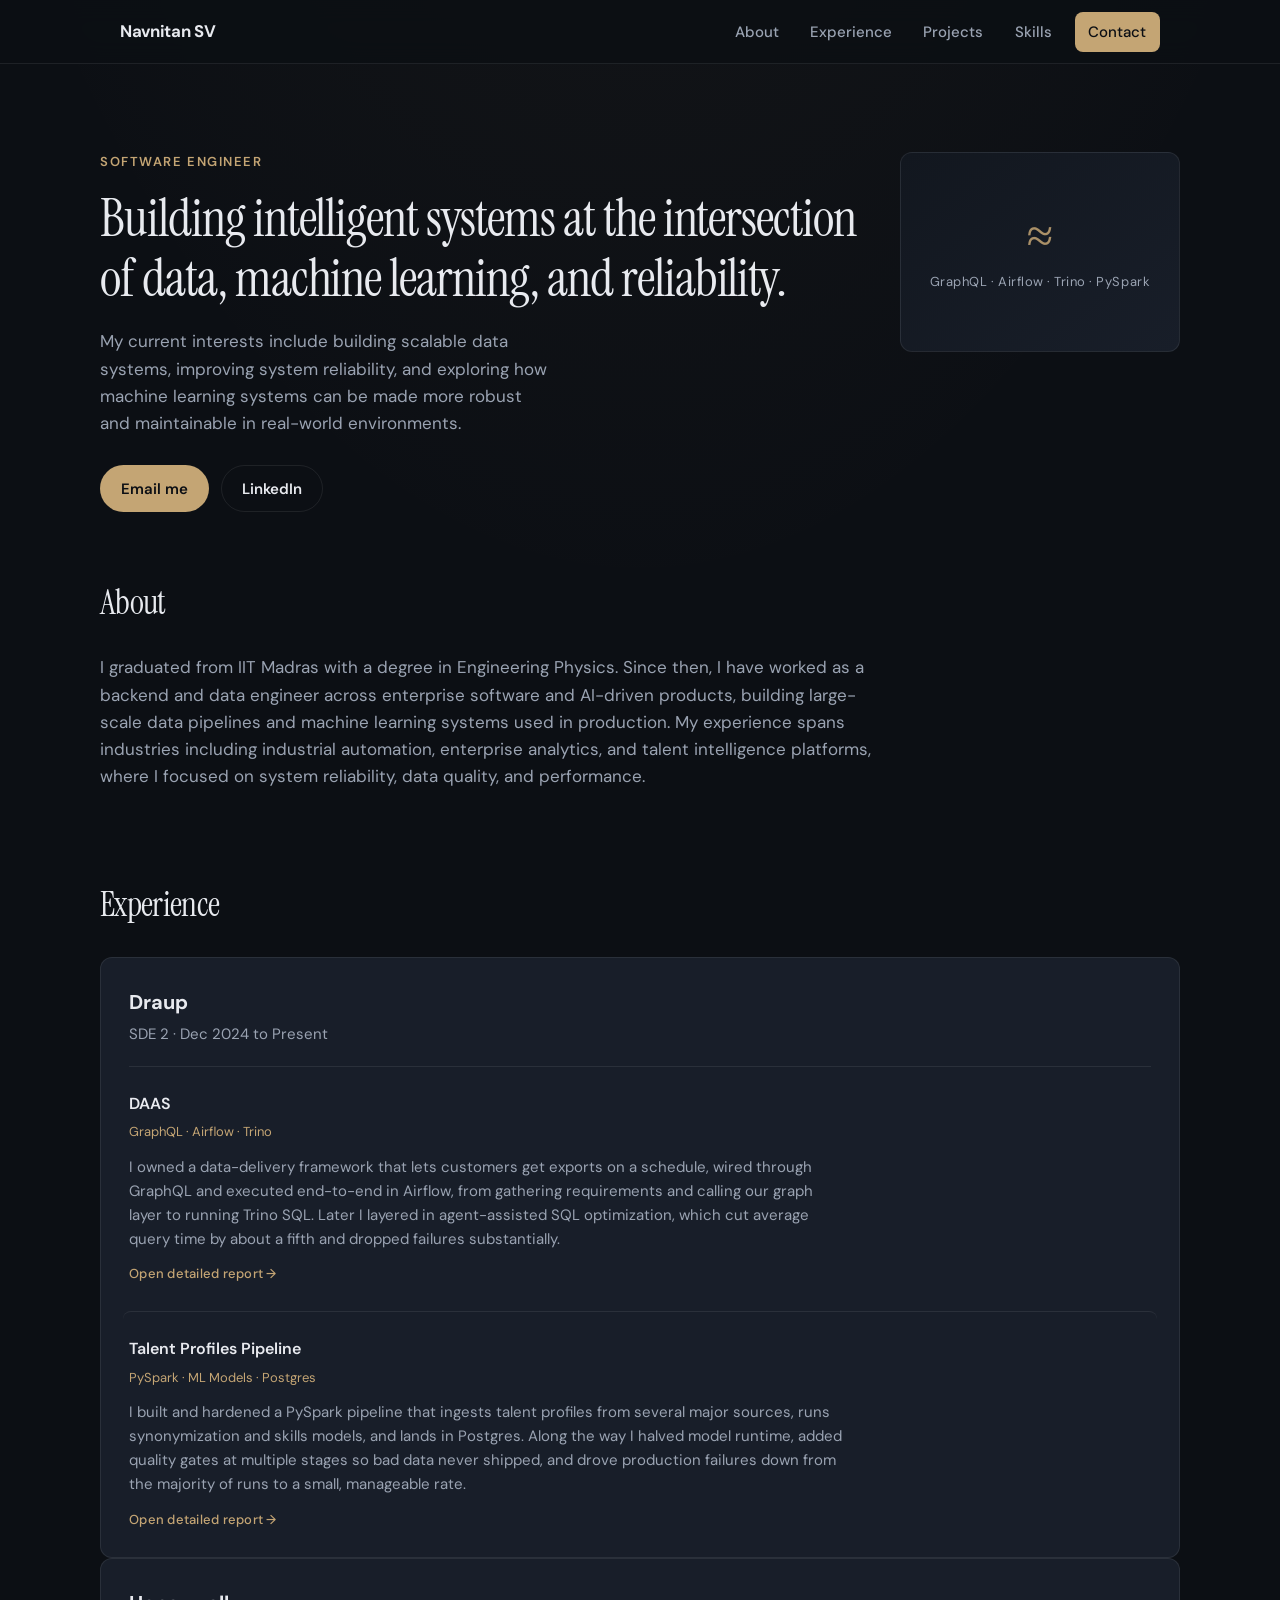
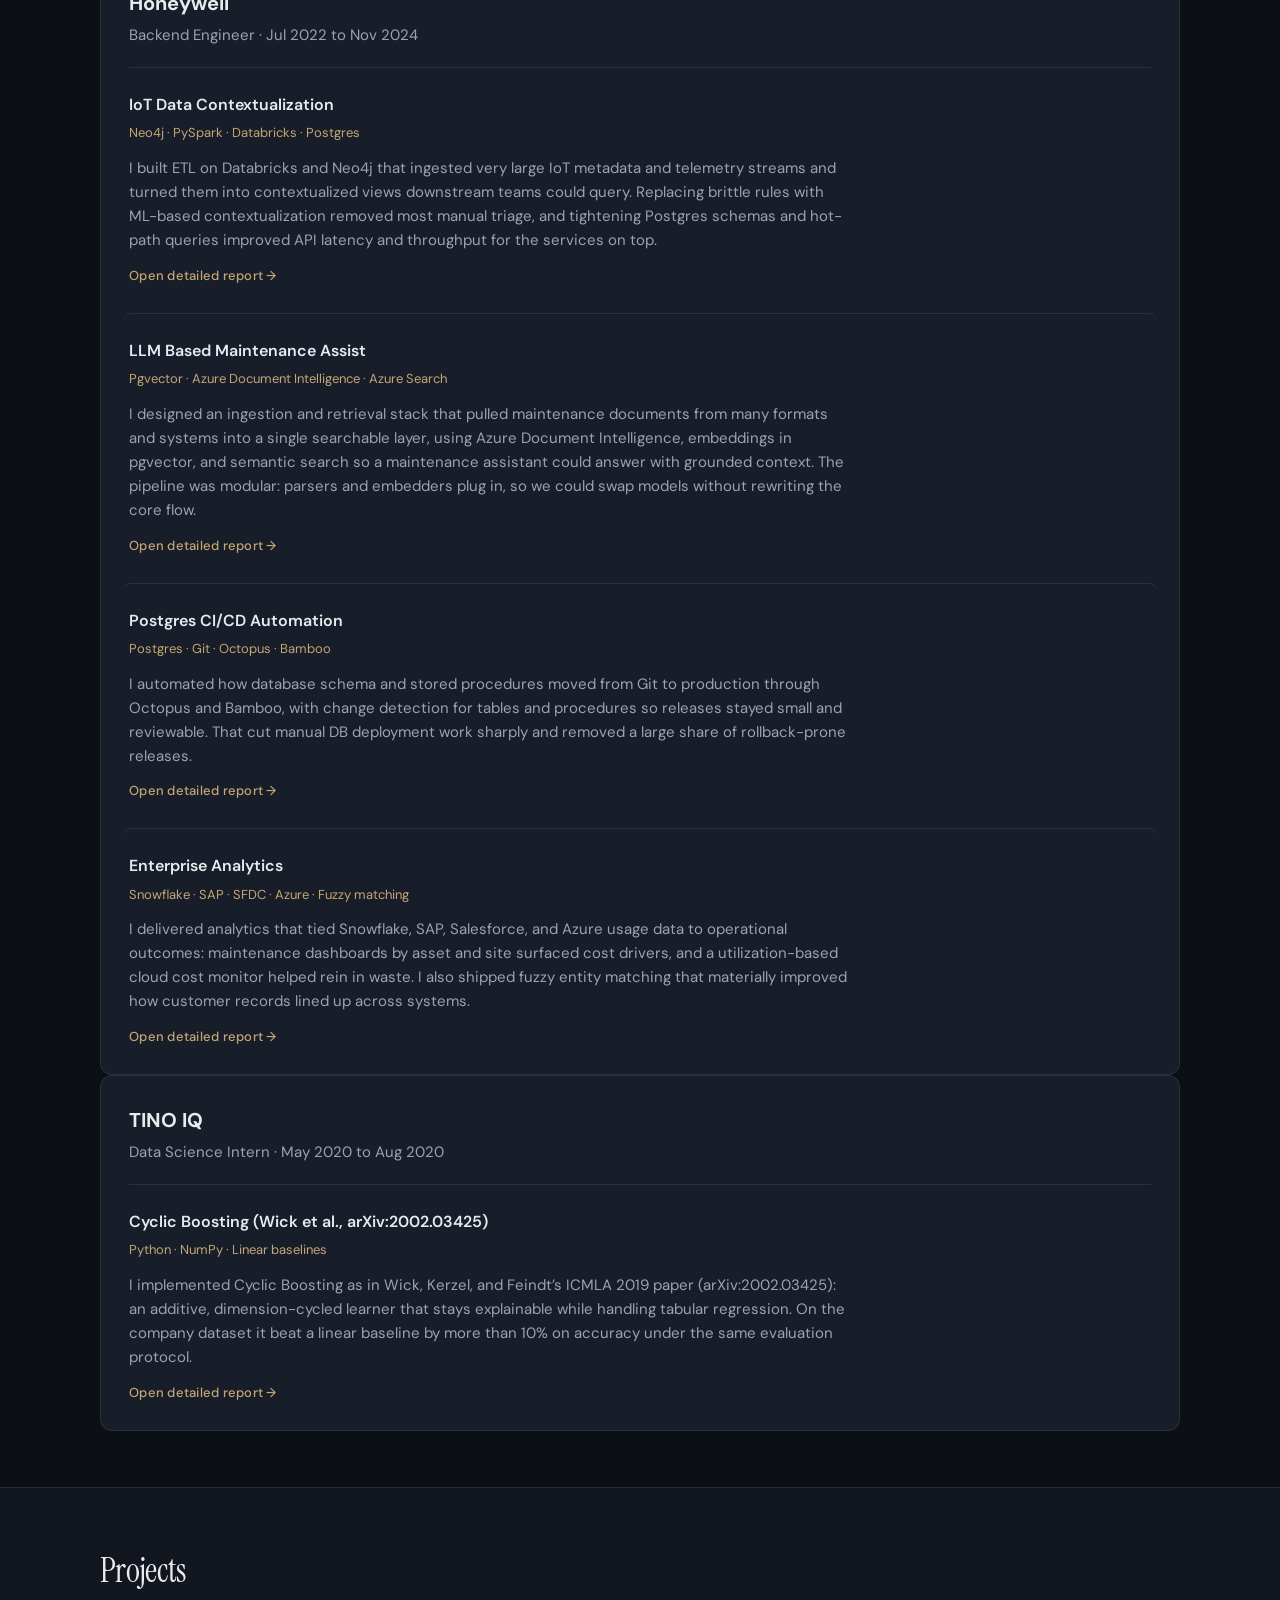
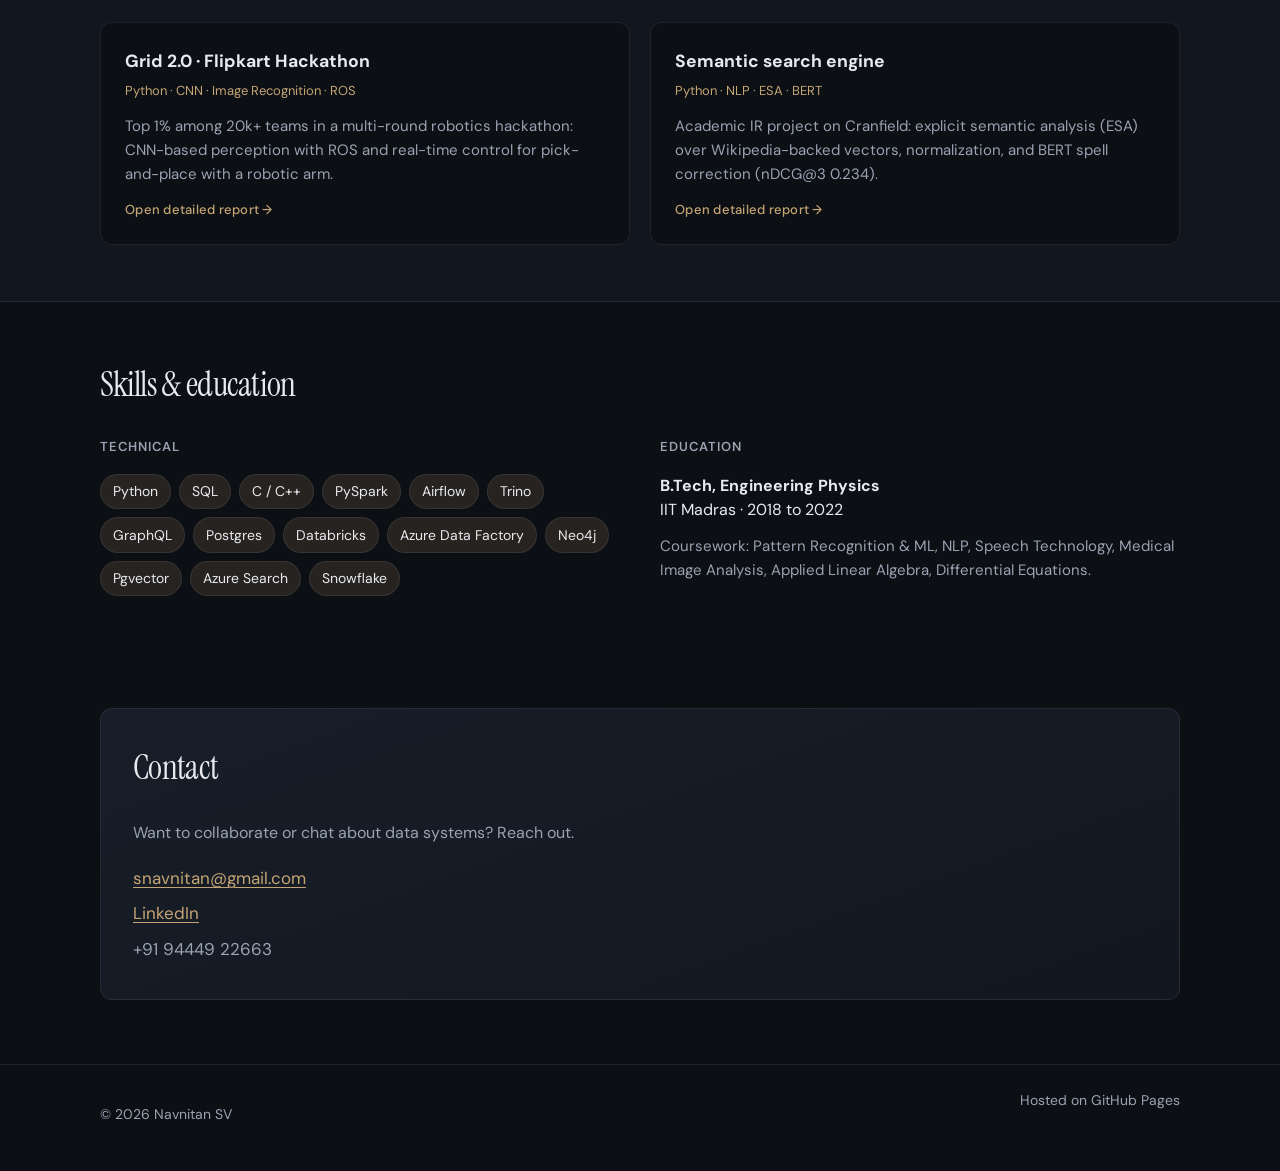
==== commit dc82df1e: "Refine portfolio content: Update index.html and experience pages to improve descriptions and consist" ====
--- a/index.html
+++ b/index.html
@@ -3,7 +3,7 @@
   <head>
     <meta charset="utf-8" />
     <meta name="viewport" content="width=device-width, initial-scale=1" />
-    <meta name="description" content="Navnitan SV — Software engineer. Data pipelines, ML systems, and backend work." />
+    <meta name="description" content="Navnitan SV. Software engineer. Data pipelines, ML systems, and backend work." />
     <title>Navnitan SV</title>
     <link rel="preconnect" href="https://fonts.googleapis.com" />
     <link rel="preconnect" href="https://fonts.gstatic.com" crossorigin />
@@ -75,14 +75,14 @@
             <header class="card-header">
               <div>
                 <h3 class="card-title">Draup</h3>
-                <p class="card-meta">SDE 2 · Dec 2024 — Present</p>
+                <p class="card-meta">SDE 2 · Dec 2024 to Present</p>
               </div>
             </header>
             <a class="card-block card-block--link" href="experience/draup-daas.html">
               <h4 class="card-subtitle">DAAS</h4>
               <p class="card-tags">GraphQL · Airflow · Trino</p>
               <p class="card-summary">
-                I owned a data-delivery framework that lets customers get exports on a schedule, wired through GraphQL and executed end-to-end in Airflow—from gathering requirements and calling our graph layer to running Trino SQL. Later I layered in agent-assisted SQL optimization, which cut average query time by about a fifth and dropped failures substantially.
+                I owned a data-delivery framework that lets customers get exports on a schedule, wired through GraphQL and executed end-to-end in Airflow, from gathering requirements and calling our graph layer to running Trino SQL. Later I layered in agent-assisted SQL optimization, which cut average query time by about a fifth and dropped failures substantially.
               </p>
               <p class="card-block-hint">Open detailed report →</p>
             </a>
@@ -101,7 +101,7 @@
             <header class="card-header">
               <div>
                 <h3 class="card-title">Honeywell</h3>
-                <p class="card-meta">Backend Engineer · Jul 2022 — Nov 2024</p>
+                <p class="card-meta">Backend Engineer · Jul 2022 to Nov 2024</p>
               </div>
             </header>
             <a class="card-block card-block--link" href="experience/honeywell-iot-contextualization.html">
@@ -116,7 +116,7 @@
               <h4 class="card-subtitle">LLM Based Maintenance Assist</h4>
               <p class="card-tags">Pgvector · Azure Document Intelligence · Azure Search</p>
               <p class="card-summary">
-                I designed an ingestion and retrieval stack that pulled maintenance documents from many formats and systems into a single searchable layer, using Azure Document Intelligence, embeddings in pgvector, and semantic search so a maintenance assistant could answer with grounded context. The pipeline was modular—parsers and embedders plug in—so we could swap models without rewriting the core flow.
+                I designed an ingestion and retrieval stack that pulled maintenance documents from many formats and systems into a single searchable layer, using Azure Document Intelligence, embeddings in pgvector, and semantic search so a maintenance assistant could answer with grounded context. The pipeline was modular: parsers and embedders plug in, so we could swap models without rewriting the core flow.
               </p>
               <p class="card-block-hint">Open detailed report →</p>
             </a>
@@ -132,7 +132,7 @@
               <h4 class="card-subtitle">Enterprise Analytics</h4>
               <p class="card-tags">Snowflake · SAP · SFDC · Azure · Fuzzy matching</p>
               <p class="card-summary">
-                I delivered analytics that tied Snowflake, SAP, Salesforce, and Azure usage data to operational outcomes—maintenance dashboards by asset and site surfaced cost drivers, and a utilization-based cloud cost monitor helped rein in waste. I also shipped fuzzy entity matching that materially improved how customer records lined up across systems.
+                I delivered analytics that tied Snowflake, SAP, Salesforce, and Azure usage data to operational outcomes: maintenance dashboards by asset and site surfaced cost drivers, and a utilization-based cloud cost monitor helped rein in waste. I also shipped fuzzy entity matching that materially improved how customer records lined up across systems.
               </p>
               <p class="card-block-hint">Open detailed report →</p>
             </a>
@@ -143,7 +143,7 @@
             <header class="card-header">
               <div>
                 <h3 class="card-title">TINO IQ</h3>
-                <p class="card-meta">Data Science Intern · May 2020 — Aug 2020</p>
+                <p class="card-meta">Data Science Intern · May 2020 to Aug 2020</p>
               </div>
             </header>
             <a class="card-block card-block--link" href="experience/tino-iq-bias-reduction.html">
@@ -163,7 +163,7 @@
           <h2 class="section-title">Projects</h2>
           <div class="project-grid">
             <a class="project-card project-card--link" href="projects/grid-2-flipkart.html">
-              <h3 class="project-title">Grid 2.0 — Flipkart Hackathon</h3>
+              <h3 class="project-title">Grid 2.0 · Flipkart Hackathon</h3>
               <p class="project-tech">Python · CNN · Image Recognition · ROS</p>
               <p class="project-summary">
                 Top 1% among 20k+ teams in a multi-round robotics hackathon: CNN-based perception with ROS and real-time control for pick-and-place with a robotic arm.
@@ -174,7 +174,7 @@
               <h3 class="project-title">Semantic search engine</h3>
               <p class="project-tech">Python · NLP · ESA · BERT</p>
               <p class="project-summary">
-                Academic IR project on Cranfield: explicit semantic analysis (ESA) over Wikipedia-backed vectors, normalization, and BERT spell correction—nDCG@3 0.234.
+                Academic IR project on Cranfield: explicit semantic analysis (ESA) over Wikipedia-backed vectors, normalization, and BERT spell correction (nDCG@3 0.234).
               </p>
               <p class="project-card-hint">Open detailed report →</p>
             </a>
@@ -209,7 +209,7 @@
               <h3 class="subsection-title">Education</h3>
               <p class="edu-line">
                 <strong>B.Tech, Engineering Physics</strong><br />
-                IIT Madras · 2018 — 2022
+                IIT Madras · 2018 to 2022
               </p>
               <p class="edu-note">
                 Coursework: Pattern Recognition &amp; ML, NLP, Speech Technology, Medical Image Analysis, Applied Linear Algebra, Differential Equations.
--- a/styles.css
+++ b/styles.css
@@ -1,4 +1,4 @@
-/* Portfolio — GitHub Pages (repo: portfolio) */
+/* Portfolio: GitHub Pages (repo: portfolio) */
 :root {
   --bg: #0c0f14;
   --bg-elevated: #12171f;
@@ -515,6 +515,254 @@
   margin-bottom: 1.5rem;
 }
 
+/* Interactive workflow diagram (project reports) */
+.report-wide {
+  margin-top: 2.75rem;
+  padding-top: 2rem;
+  border-top: 1px solid var(--border);
+  max-width: 100%;
+}
+
+.report-wide h2 {
+  font-family: var(--font-display);
+  font-size: 1.5rem;
+  font-weight: 400;
+  margin: 0 0 0.35rem;
+  color: var(--text);
+  letter-spacing: -0.02em;
+}
+
+.report-wide > .report-sublead {
+  margin: 0 0 1.25rem;
+  font-size: 0.9375rem;
+  color: var(--text-muted);
+}
+
+.report-subsection-title {
+  font-size: 0.8125rem;
+  font-weight: 600;
+  letter-spacing: 0.08em;
+  text-transform: uppercase;
+  color: var(--text-muted);
+  margin: 1.75rem 0 0.65rem;
+}
+
+.report-wide h3.report-subsection-title:first-of-type {
+  margin-top: 1rem;
+}
+
+.report-body--inline {
+  margin-bottom: 0;
+}
+
+.report-body--inline p:last-child {
+  margin-bottom: 0;
+}
+
+.report-body code {
+  font-size: 0.9em;
+  padding: 0.12em 0.35em;
+  border-radius: 4px;
+  background: var(--bg-muted);
+  border: 1px solid var(--border);
+  font-family: ui-monospace, SFMono-Regular, "SF Mono", Menlo, Consolas, monospace;
+}
+
+.workflow-diagram {
+  background: var(--bg-elevated);
+  border: 1px solid var(--border);
+  border-radius: var(--radius);
+  padding: 1.25rem 1rem 1.5rem;
+}
+
+.workflow-hint {
+  margin: 0 0 1rem;
+  font-size: 0.8125rem;
+  color: var(--text-muted);
+}
+
+.workflow-track {
+  display: flex;
+  flex-wrap: wrap;
+  align-items: stretch;
+  justify-content: flex-start;
+  gap: 0;
+  margin-bottom: 1.25rem;
+}
+
+.workflow-step {
+  display: flex;
+  align-items: center;
+  flex: 0 1 auto;
+  min-width: 0;
+}
+
+.workflow-node {
+  display: flex;
+  flex-direction: column;
+  align-items: center;
+  gap: 0.35rem;
+  padding: 0.65rem 0.5rem;
+  min-width: 4.75rem;
+  max-width: 7.5rem;
+  border: none;
+  border-radius: 10px;
+  background: var(--bg-muted);
+  color: var(--text);
+  font-family: var(--font-sans);
+  font-size: 0.6875rem;
+  font-weight: 600;
+  letter-spacing: 0.04em;
+  text-transform: uppercase;
+  line-height: 1.25;
+  cursor: pointer;
+  transition:
+    background 0.2s ease,
+    box-shadow 0.2s ease,
+    color 0.2s ease,
+    transform 0.15s ease;
+}
+
+.workflow-node:hover {
+  background: color-mix(in srgb, var(--accent-soft) 50%, var(--bg-muted));
+  color: var(--text);
+}
+
+.workflow-node:focus-visible {
+  outline: 2px solid var(--accent);
+  outline-offset: 2px;
+}
+
+.workflow-node.is-active {
+  background: var(--accent-soft);
+  color: var(--accent);
+  box-shadow: inset 0 0 0 1px rgba(196, 165, 116, 0.35);
+}
+
+.workflow-node.is-dimmed {
+  opacity: 0.42;
+}
+
+.workflow-node-num {
+  display: flex;
+  align-items: center;
+  justify-content: center;
+  width: 1.65rem;
+  height: 1.65rem;
+  border-radius: 50%;
+  background: var(--bg);
+  border: 1px solid var(--border);
+  font-size: 0.75rem;
+  font-weight: 700;
+  color: var(--text-muted);
+}
+
+.workflow-node.is-active .workflow-node-num {
+  border-color: rgba(196, 165, 116, 0.5);
+  color: var(--accent);
+}
+
+.workflow-arrow {
+  display: flex;
+  align-items: center;
+  padding: 0 0.2rem;
+  color: var(--text-muted);
+  font-size: 0.75rem;
+  user-select: none;
+}
+
+.workflow-panel {
+  padding: 1rem 1.1rem;
+  border-radius: 10px;
+  background: var(--bg);
+  border: 1px solid var(--border);
+  min-height: 8rem;
+}
+
+.workflow-panel h3 {
+  margin: 0 0 0.5rem;
+  font-size: 1rem;
+  font-weight: 600;
+  color: var(--text);
+}
+
+.workflow-panel p {
+  margin: 0 0 0.65rem;
+  font-size: 0.9375rem;
+  line-height: 1.55;
+  color: var(--text-muted);
+}
+
+.workflow-panel p:last-child {
+  margin-bottom: 0;
+}
+
+.workflow-panel-code {
+  margin: 0.5rem 0 0;
+  font-size: 0.8125rem;
+  font-family: ui-monospace, SFMono-Regular, "SF Mono", Menlo, Consolas, monospace;
+  color: var(--accent);
+}
+
+@media (max-width: 640px) {
+  .workflow-track {
+    flex-direction: column;
+    align-items: stretch;
+  }
+
+  .workflow-step {
+    width: 100%;
+  }
+
+  .workflow-arrow {
+    justify-content: center;
+    padding: 0.15rem 0;
+    transform: rotate(90deg);
+  }
+
+  .workflow-node {
+    max-width: none;
+    flex-direction: row;
+    justify-content: flex-start;
+    gap: 0.75rem;
+    text-align: left;
+  }
+}
+
+@media (prefers-reduced-motion: reduce) {
+  .workflow-node {
+    transition: none;
+  }
+}
+
+/* Demo videos on project report pages */
+.report-video-grid {
+  display: grid;
+  grid-template-columns: repeat(auto-fit, minmax(280px, 1fr));
+  gap: 1.25rem;
+  margin-top: 1rem;
+}
+
+.report-video {
+  margin: 0;
+}
+
+.report-video video {
+  width: 100%;
+  max-height: min(420px, 55vh);
+  border-radius: var(--radius);
+  border: 1px solid var(--border);
+  background: var(--bg-elevated);
+  vertical-align: middle;
+}
+
+.report-video figcaption {
+  margin-top: 0.5rem;
+  font-size: 0.8125rem;
+  color: var(--text-muted);
+  line-height: 1.45;
+}
+
 .split {
   display: grid;
   grid-template-columns: 1fr 1fr;
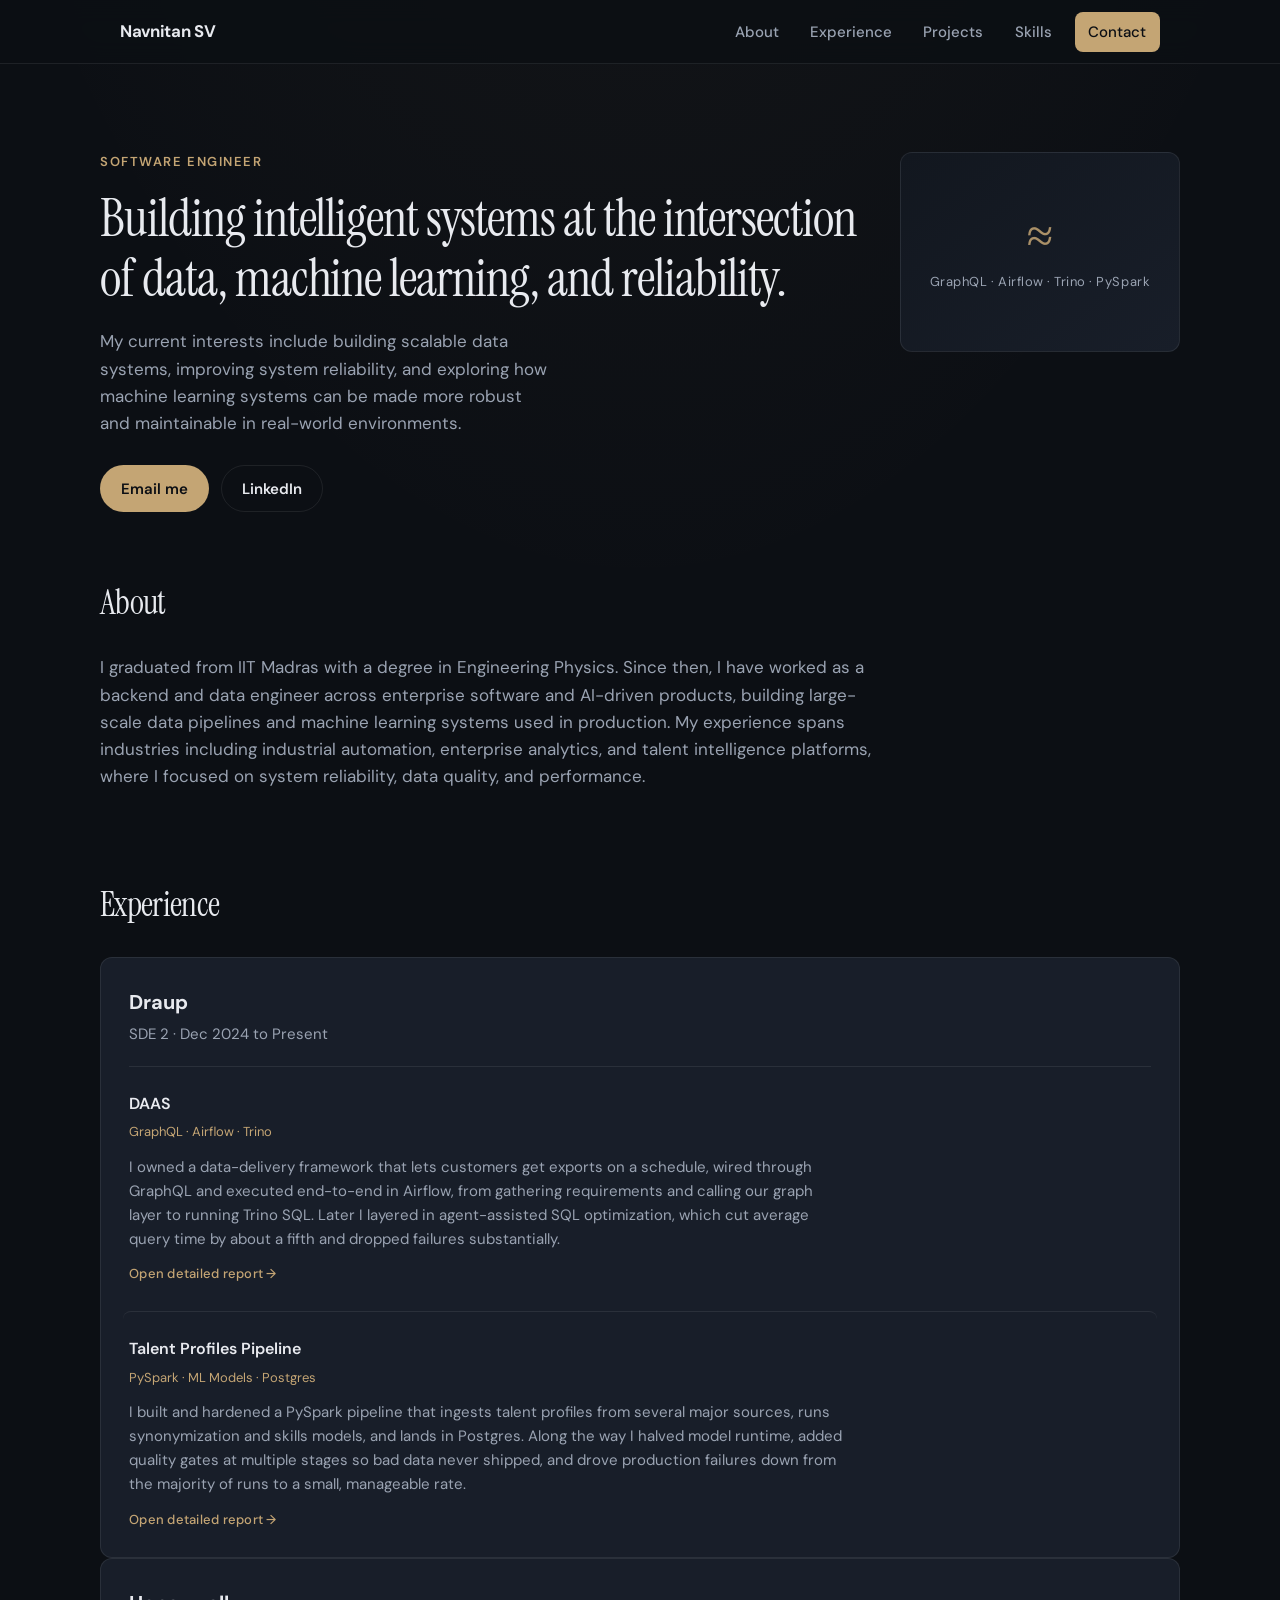
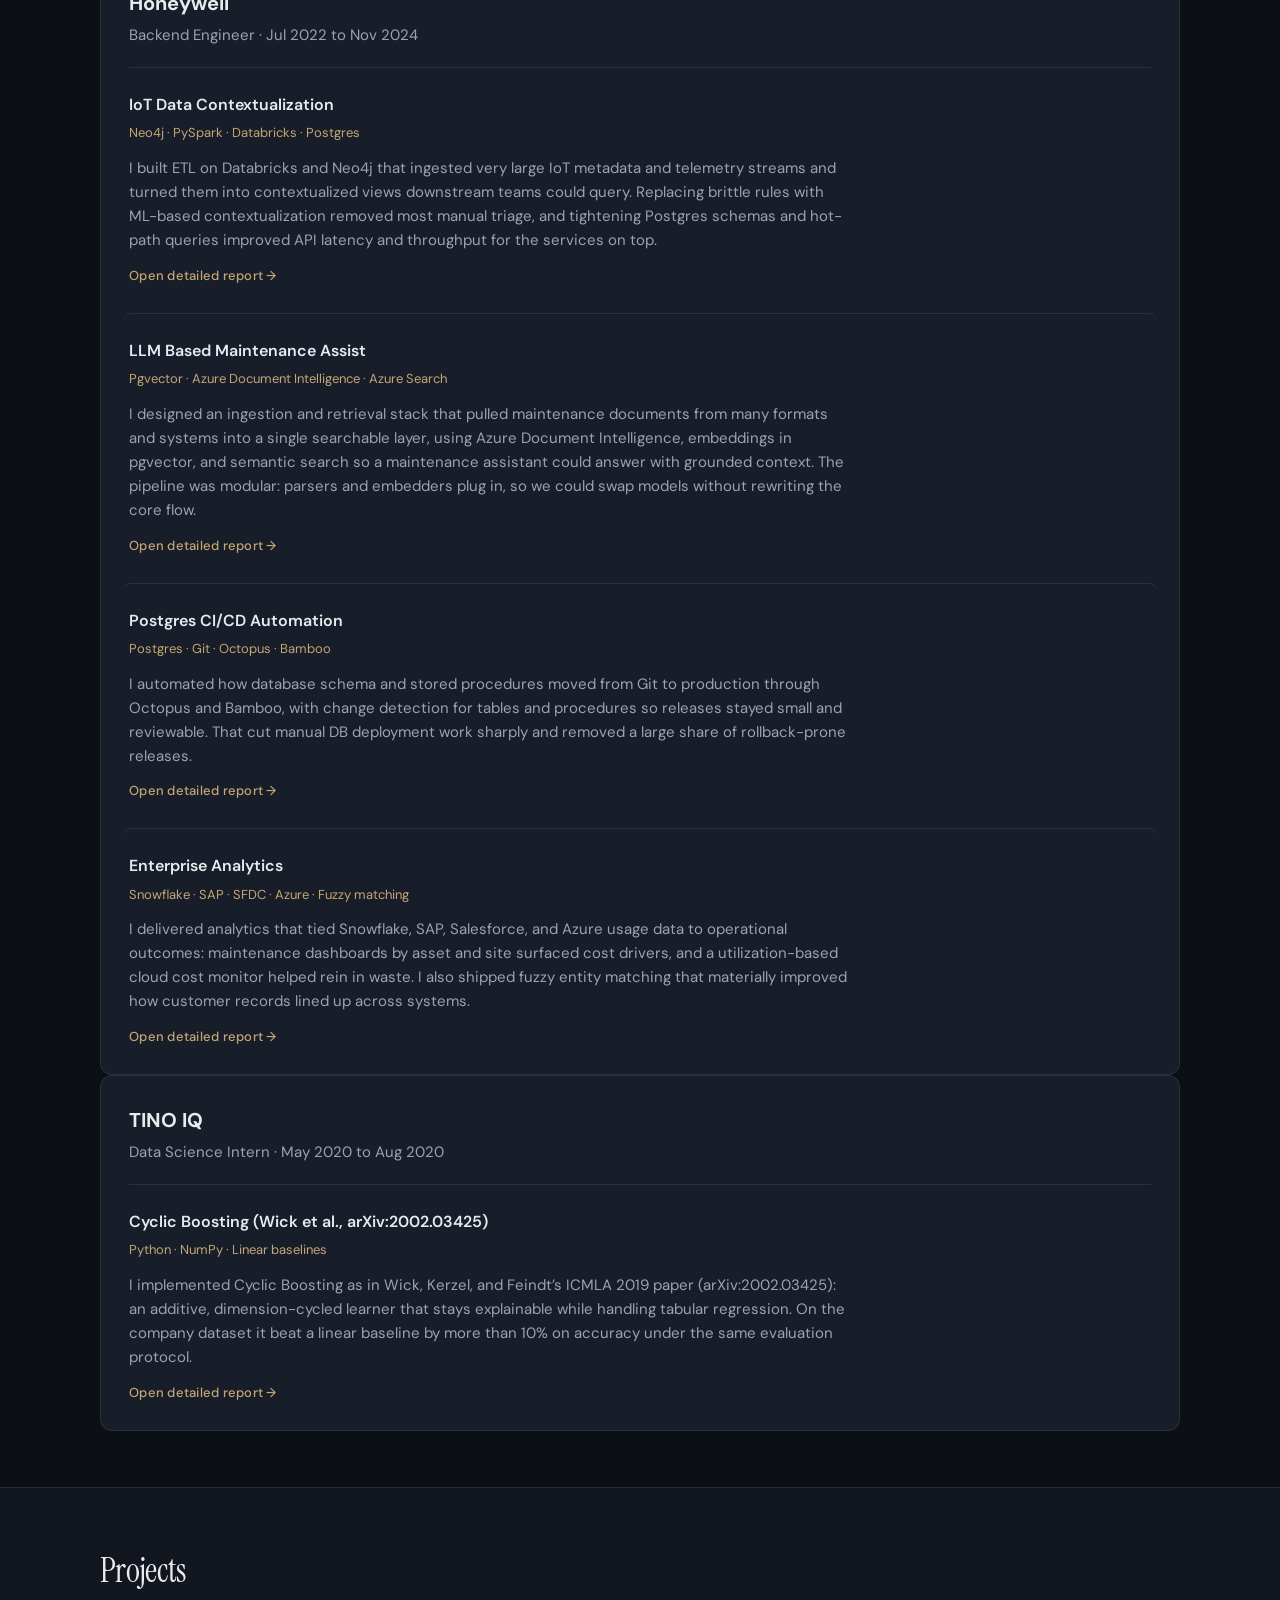
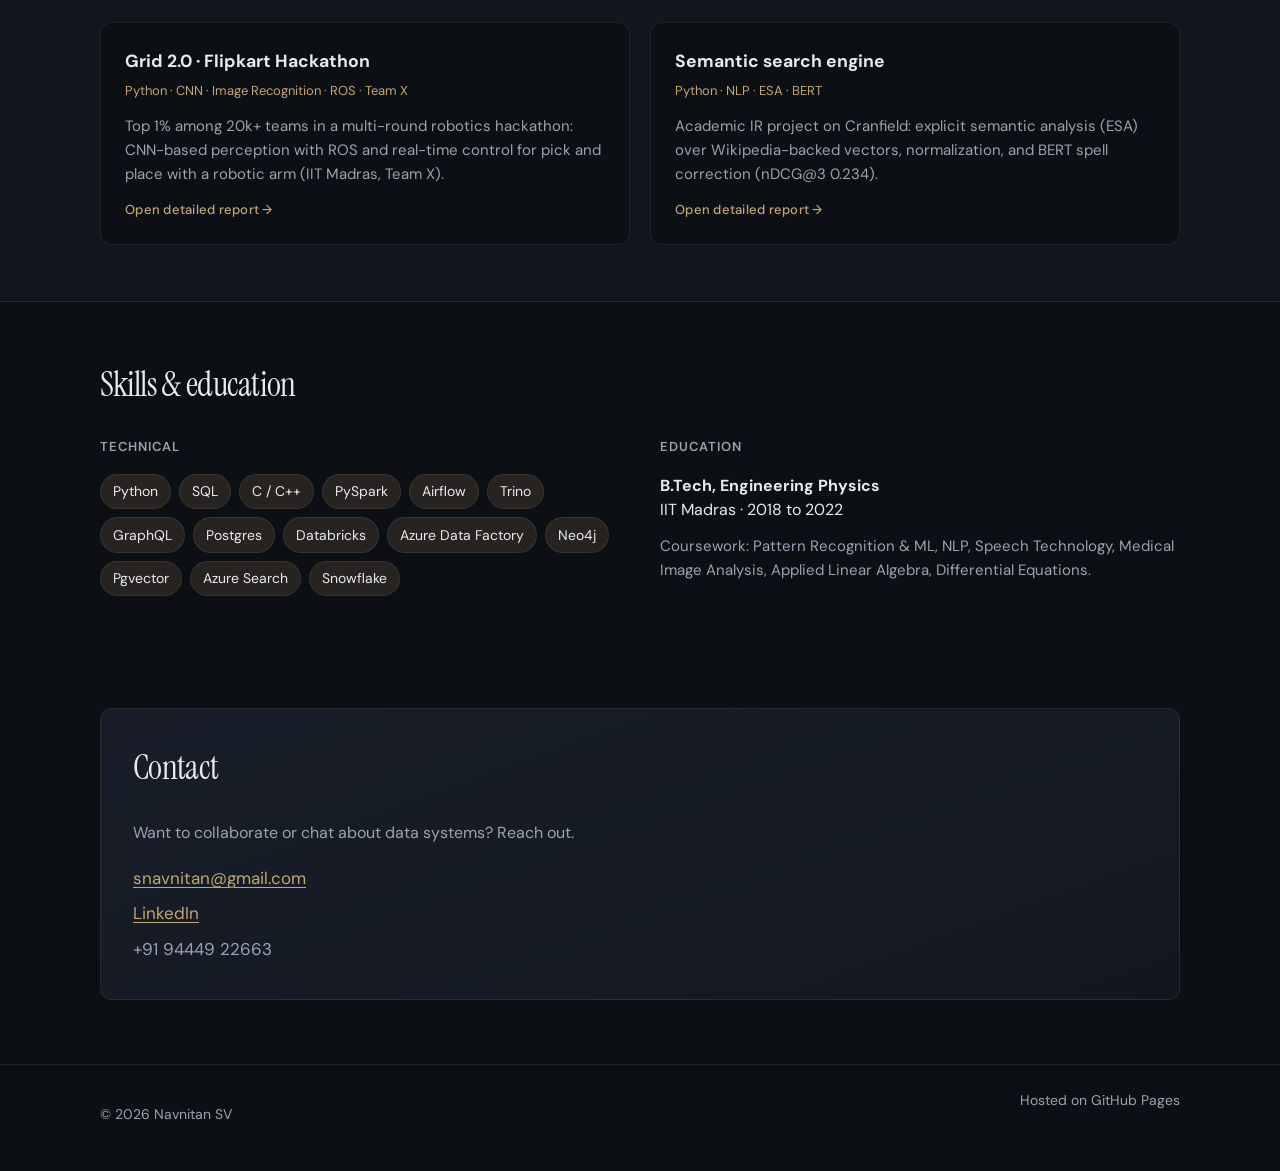
==== commit 142ace8f: "Update portfolio: Enhance project descriptions in index.html and experience pages, add new styles fo" ====
--- a/index.html
+++ b/index.html
@@ -164,9 +164,9 @@
           <div class="project-grid">
             <a class="project-card project-card--link" href="projects/grid-2-flipkart.html">
               <h3 class="project-title">Grid 2.0 · Flipkart Hackathon</h3>
-              <p class="project-tech">Python · CNN · Image Recognition · ROS</p>
+              <p class="project-tech">Python · CNN · Image Recognition · ROS · Team X</p>
               <p class="project-summary">
-                Top 1% among 20k+ teams in a multi-round robotics hackathon: CNN-based perception with ROS and real-time control for pick-and-place with a robotic arm.
+                Top 1% among 20k+ teams in a multi-round robotics hackathon: CNN-based perception with ROS and real-time control for pick and place with a robotic arm (IIT Madras, Team X).
               </p>
               <p class="project-card-hint">Open detailed report →</p>
             </a>
--- a/styles.css
+++ b/styles.css
@@ -735,6 +735,31 @@
   }
 }
 
+/* Non-linear dataflow figures (SVG hub / fan-in / fan-out) */
+.dataflow-figure {
+  margin: 1.35rem 0 0;
+}
+
+.dataflow-figure figcaption {
+  font-size: 0.875rem;
+  color: var(--text-muted);
+  line-height: 1.5;
+  margin-bottom: 0.85rem;
+}
+
+.workflow-diagram--dataflow {
+  padding: 1rem 0.75rem 1.25rem;
+  overflow-x: auto;
+}
+
+.workflow-diagram--dataflow svg {
+  display: block;
+  width: 100%;
+  min-width: 520px;
+  height: auto;
+  max-height: min(560px, 72vh);
+}
+
 /* Demo videos on project report pages */
 .report-video-grid {
   display: grid;
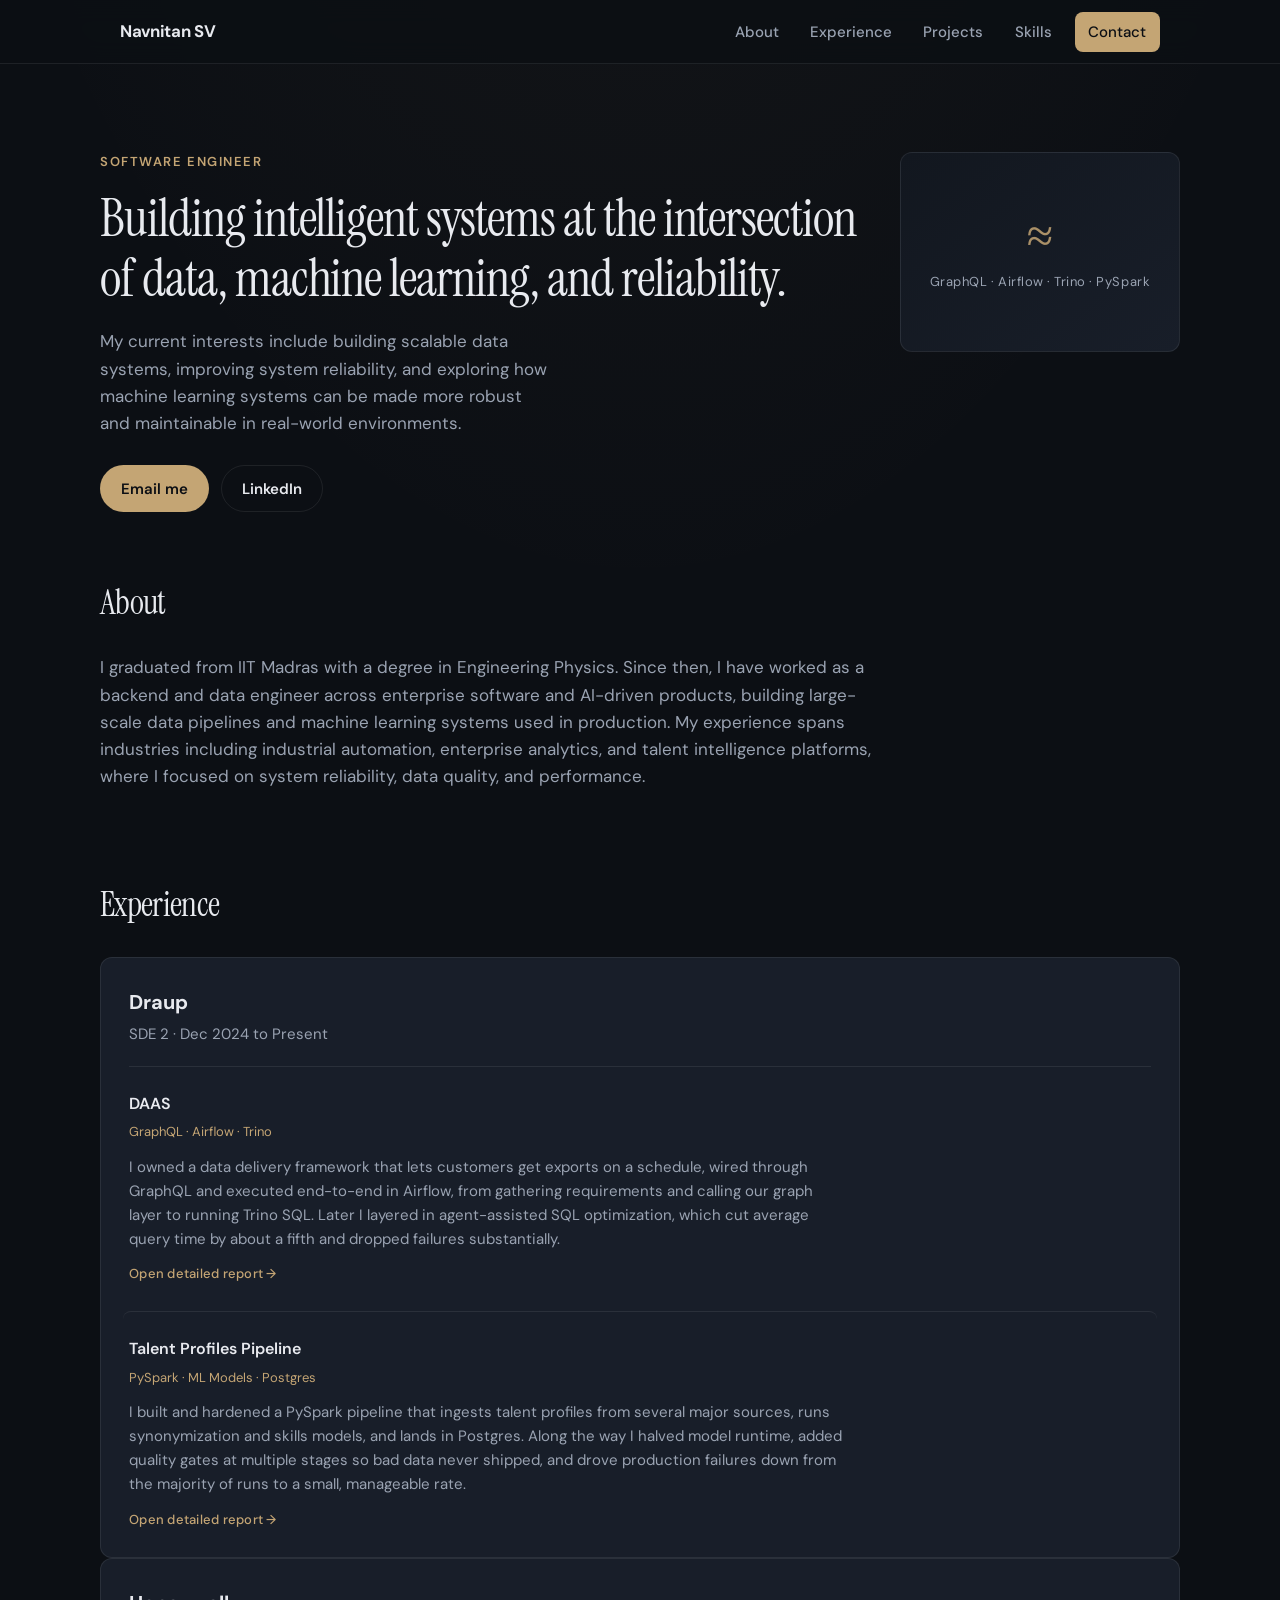
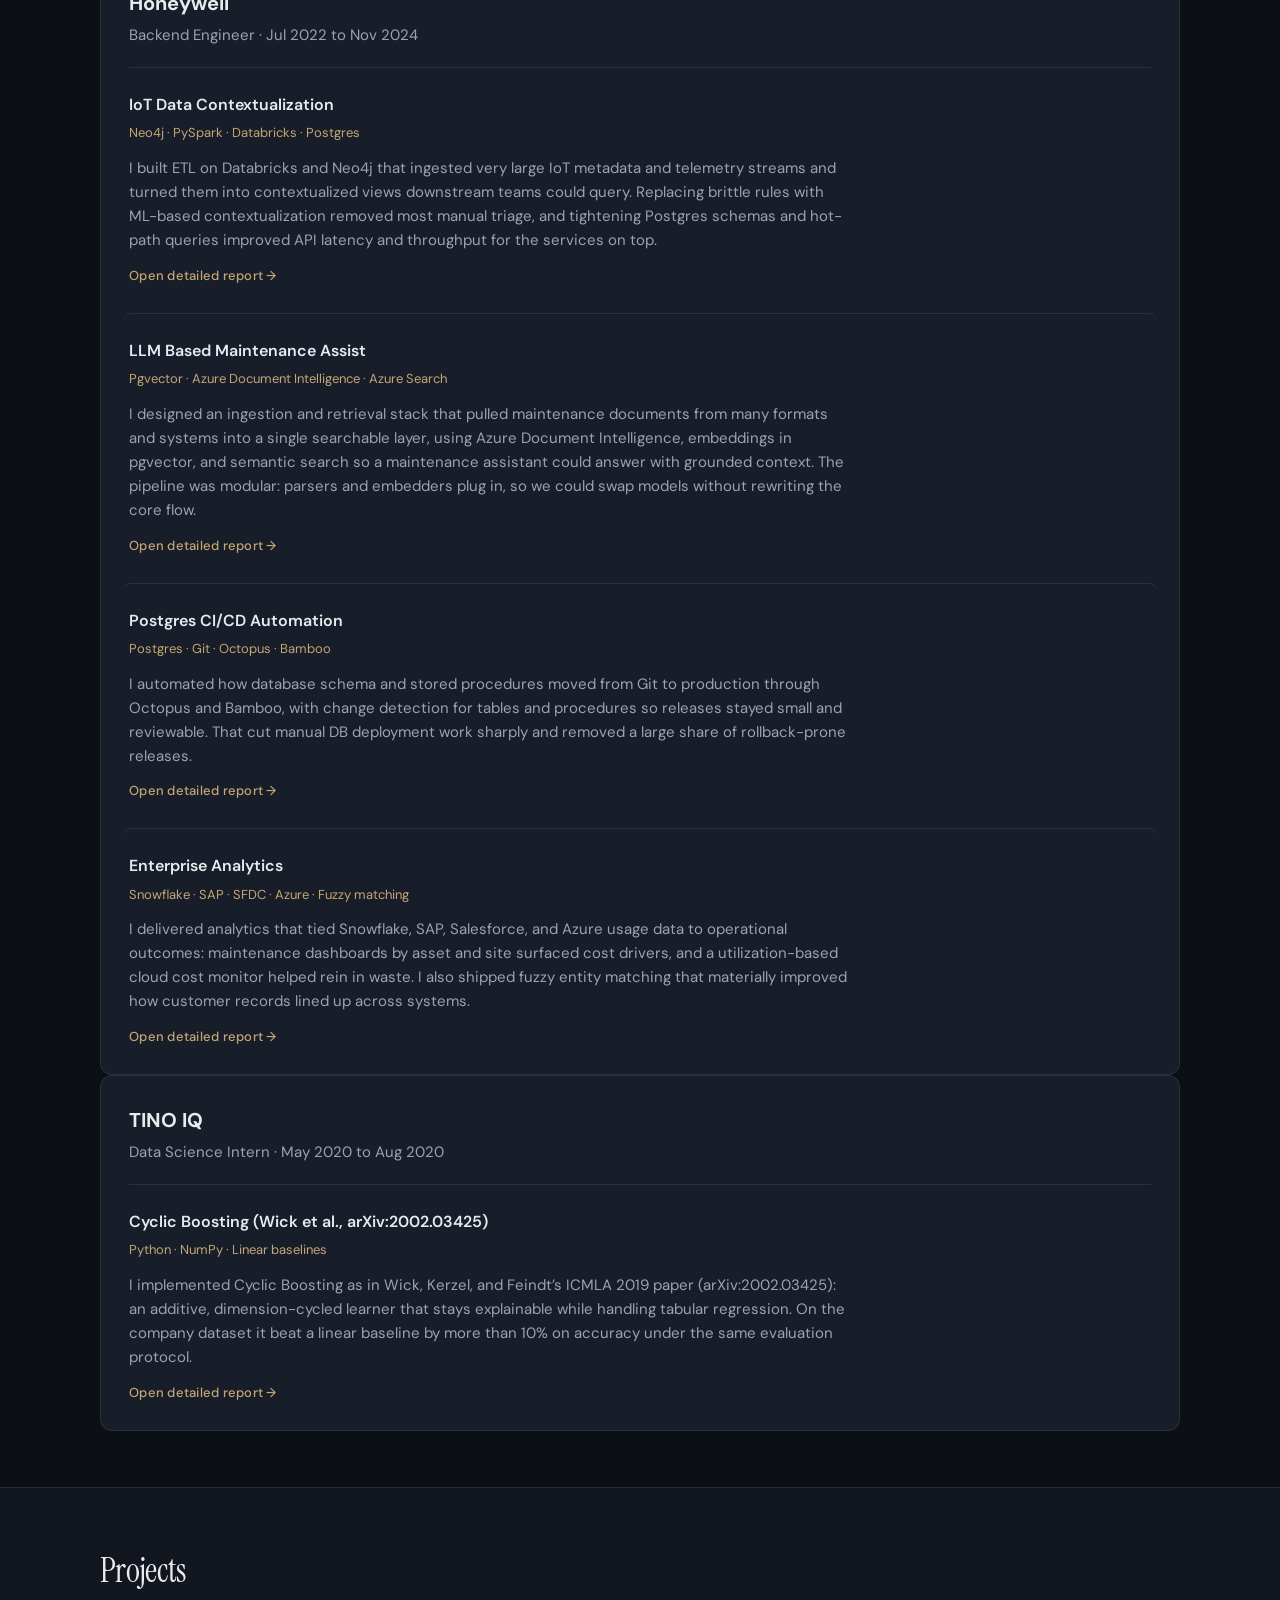
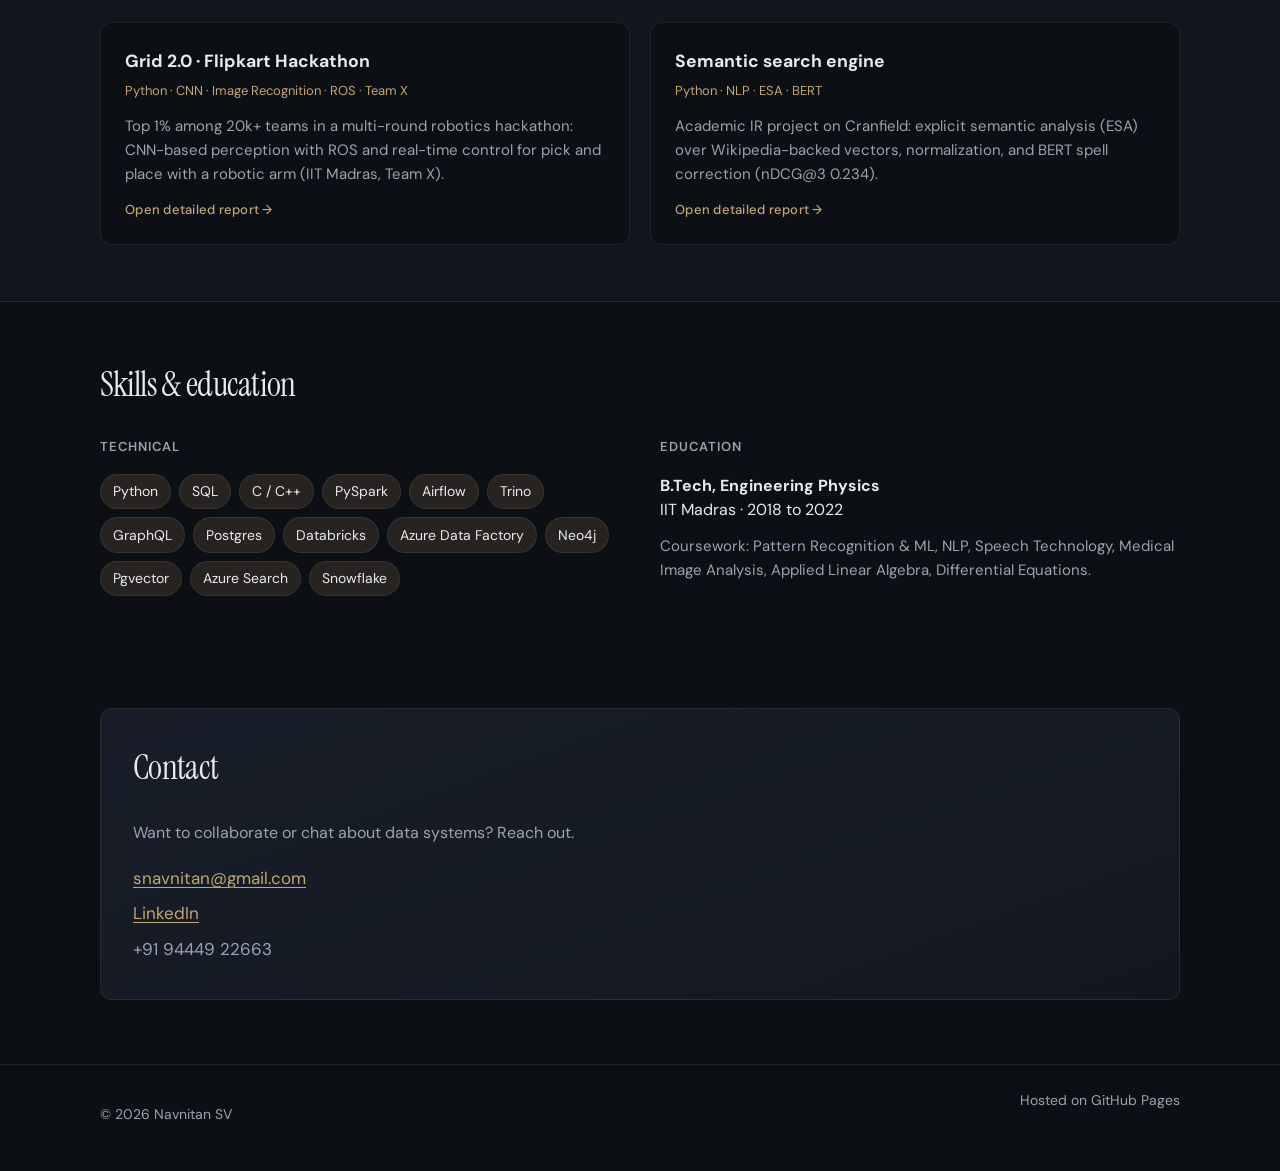
==== commit 4b54493c: "Update portfolio: Refine project descriptions in index.html and experience pages for DAAS, Talent Pr" ====
--- a/index.html
+++ b/index.html
@@ -82,7 +82,7 @@
               <h4 class="card-subtitle">DAAS</h4>
               <p class="card-tags">GraphQL · Airflow · Trino</p>
               <p class="card-summary">
-                I owned a data-delivery framework that lets customers get exports on a schedule, wired through GraphQL and executed end-to-end in Airflow, from gathering requirements and calling our graph layer to running Trino SQL. Later I layered in agent-assisted SQL optimization, which cut average query time by about a fifth and dropped failures substantially.
+                I owned a data delivery framework that lets customers get exports on a schedule, wired through GraphQL and executed end-to-end in Airflow, from gathering requirements and calling our graph layer to running Trino SQL. Later I layered in agent-assisted SQL optimization, which cut average query time by about a fifth and dropped failures substantially.
               </p>
               <p class="card-block-hint">Open detailed report →</p>
             </a>
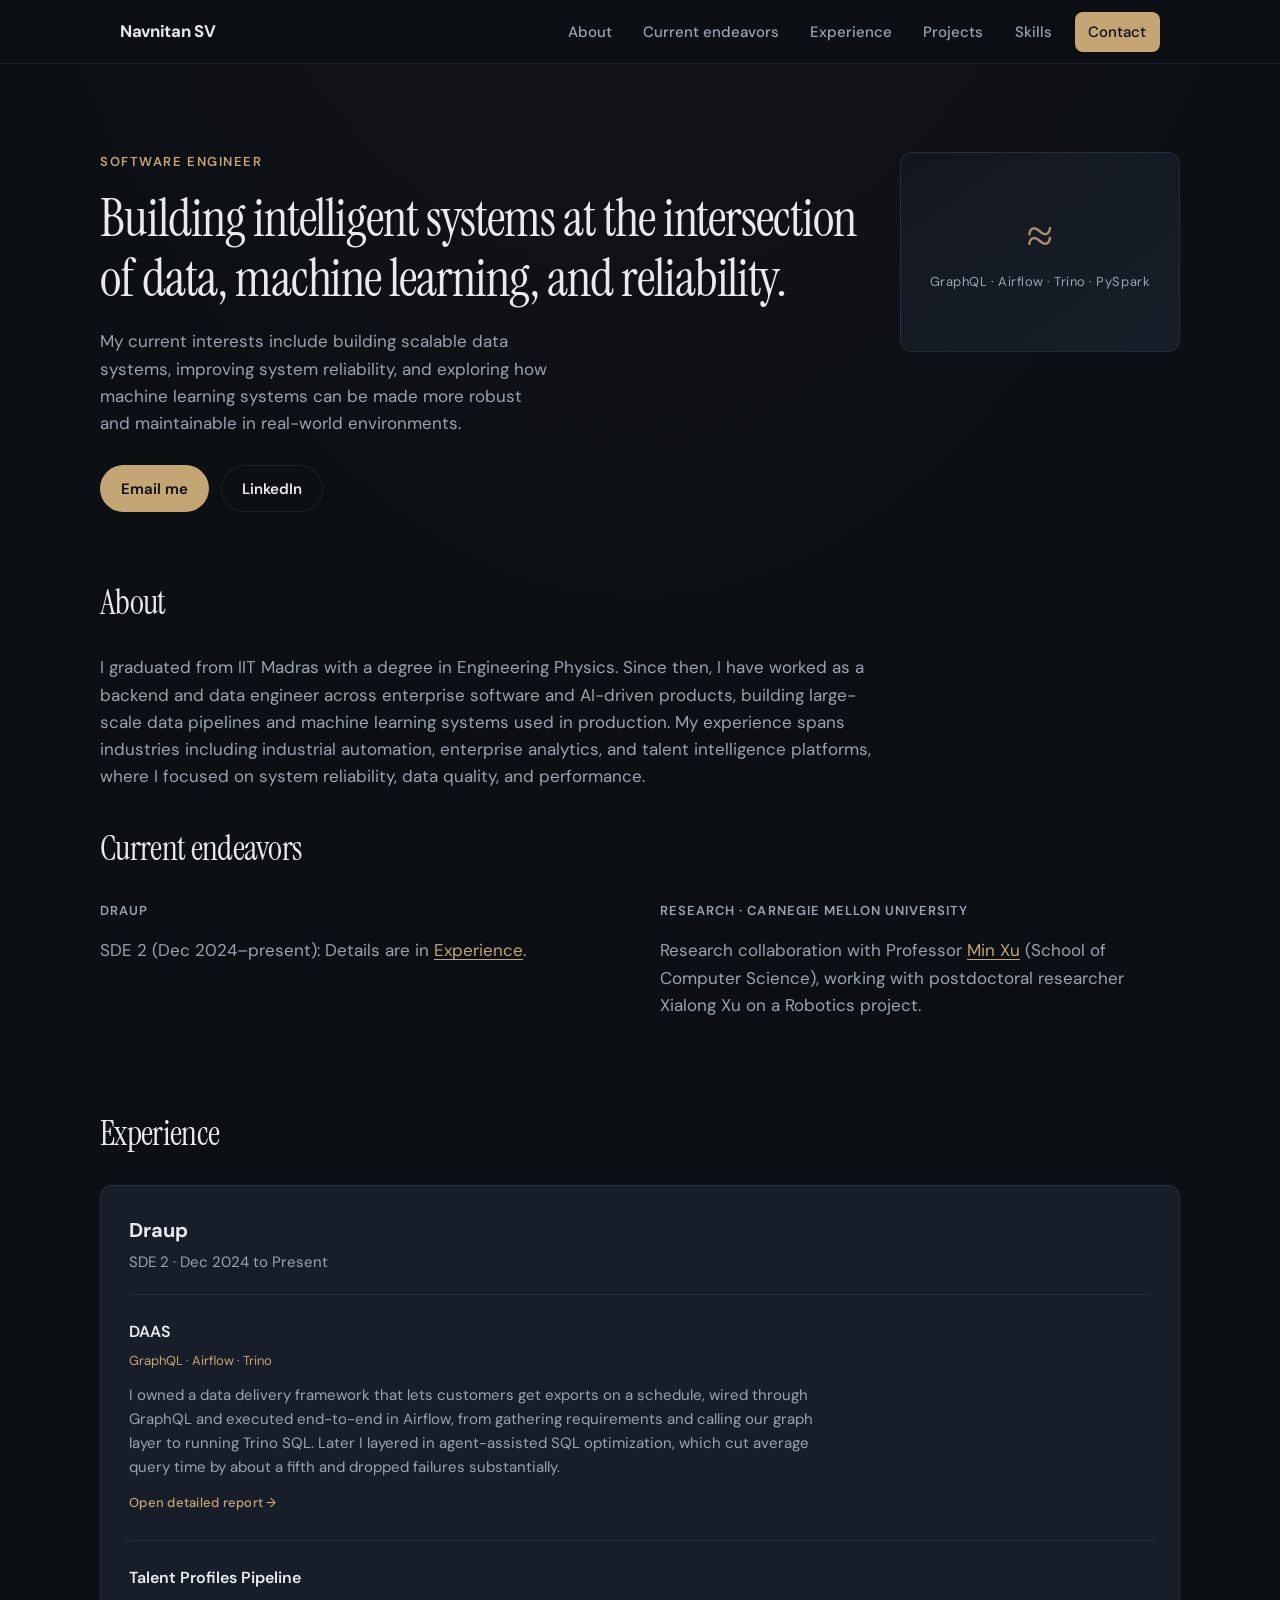
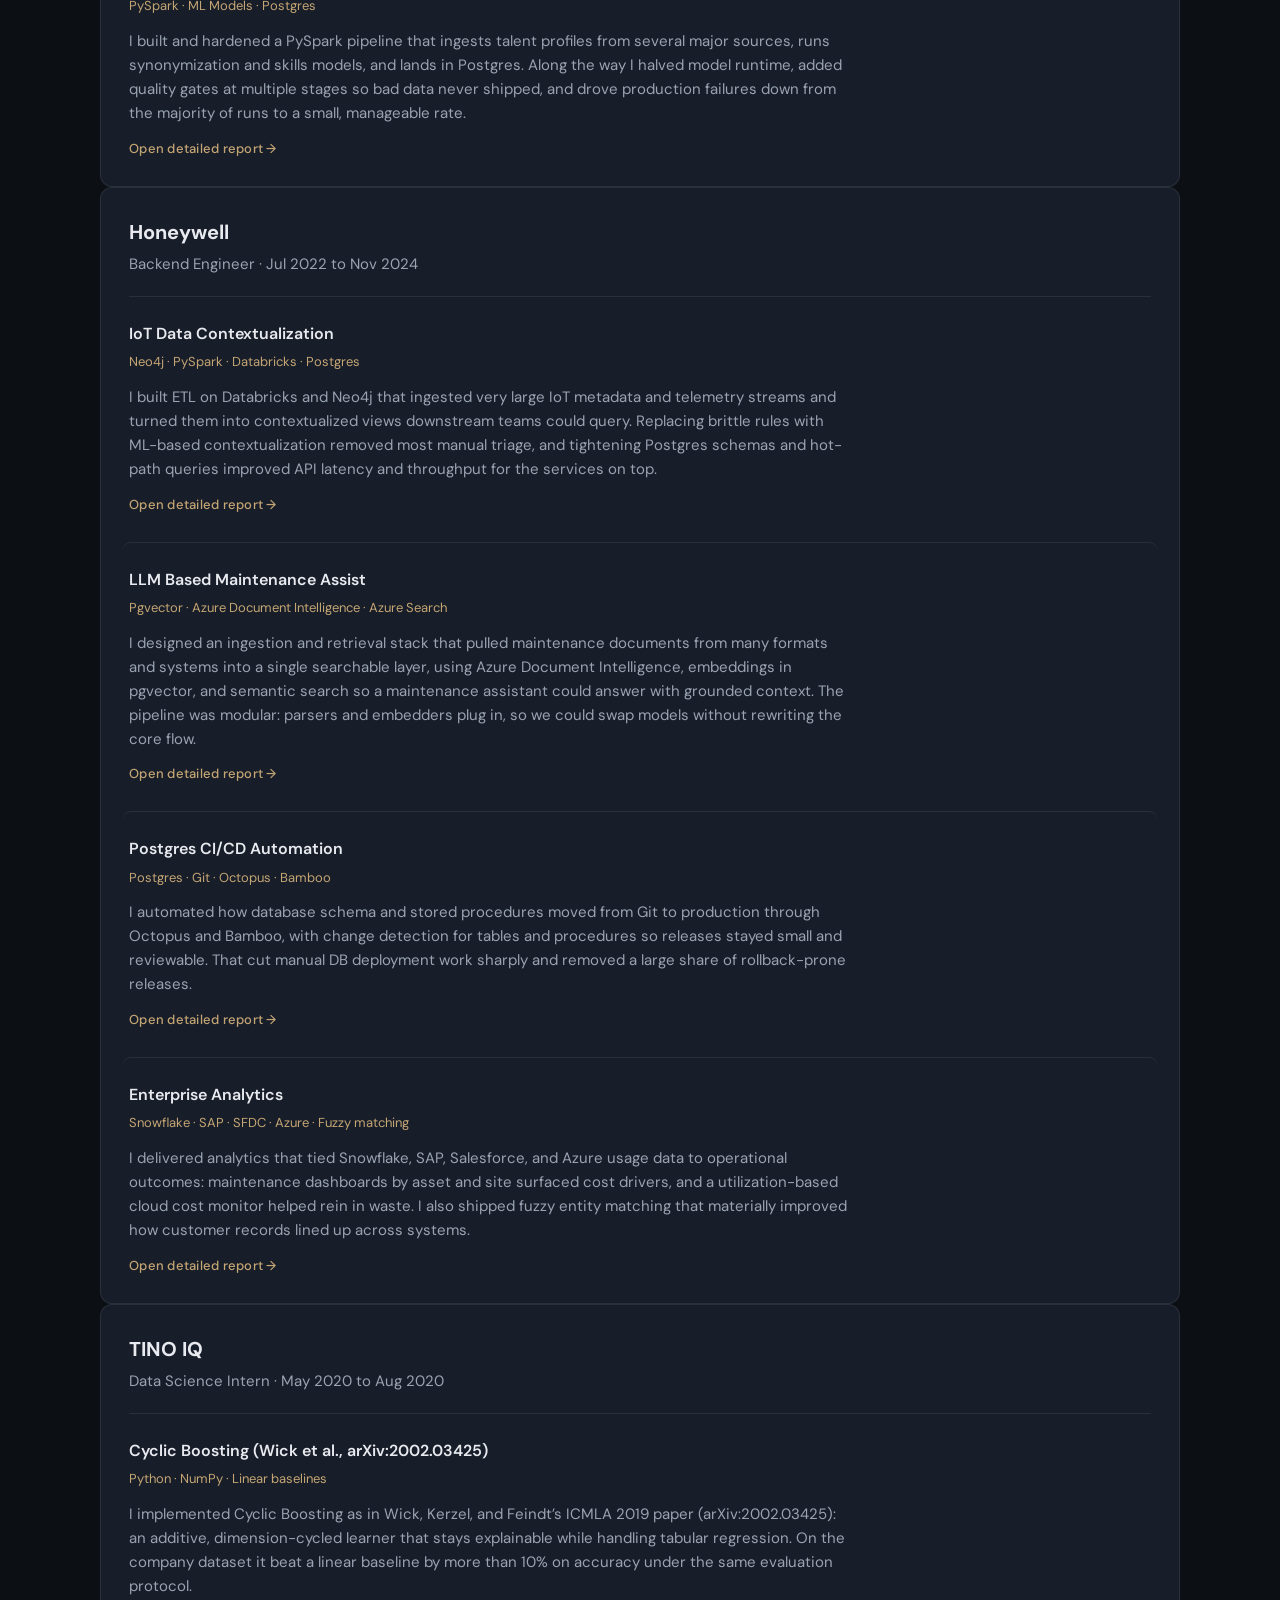
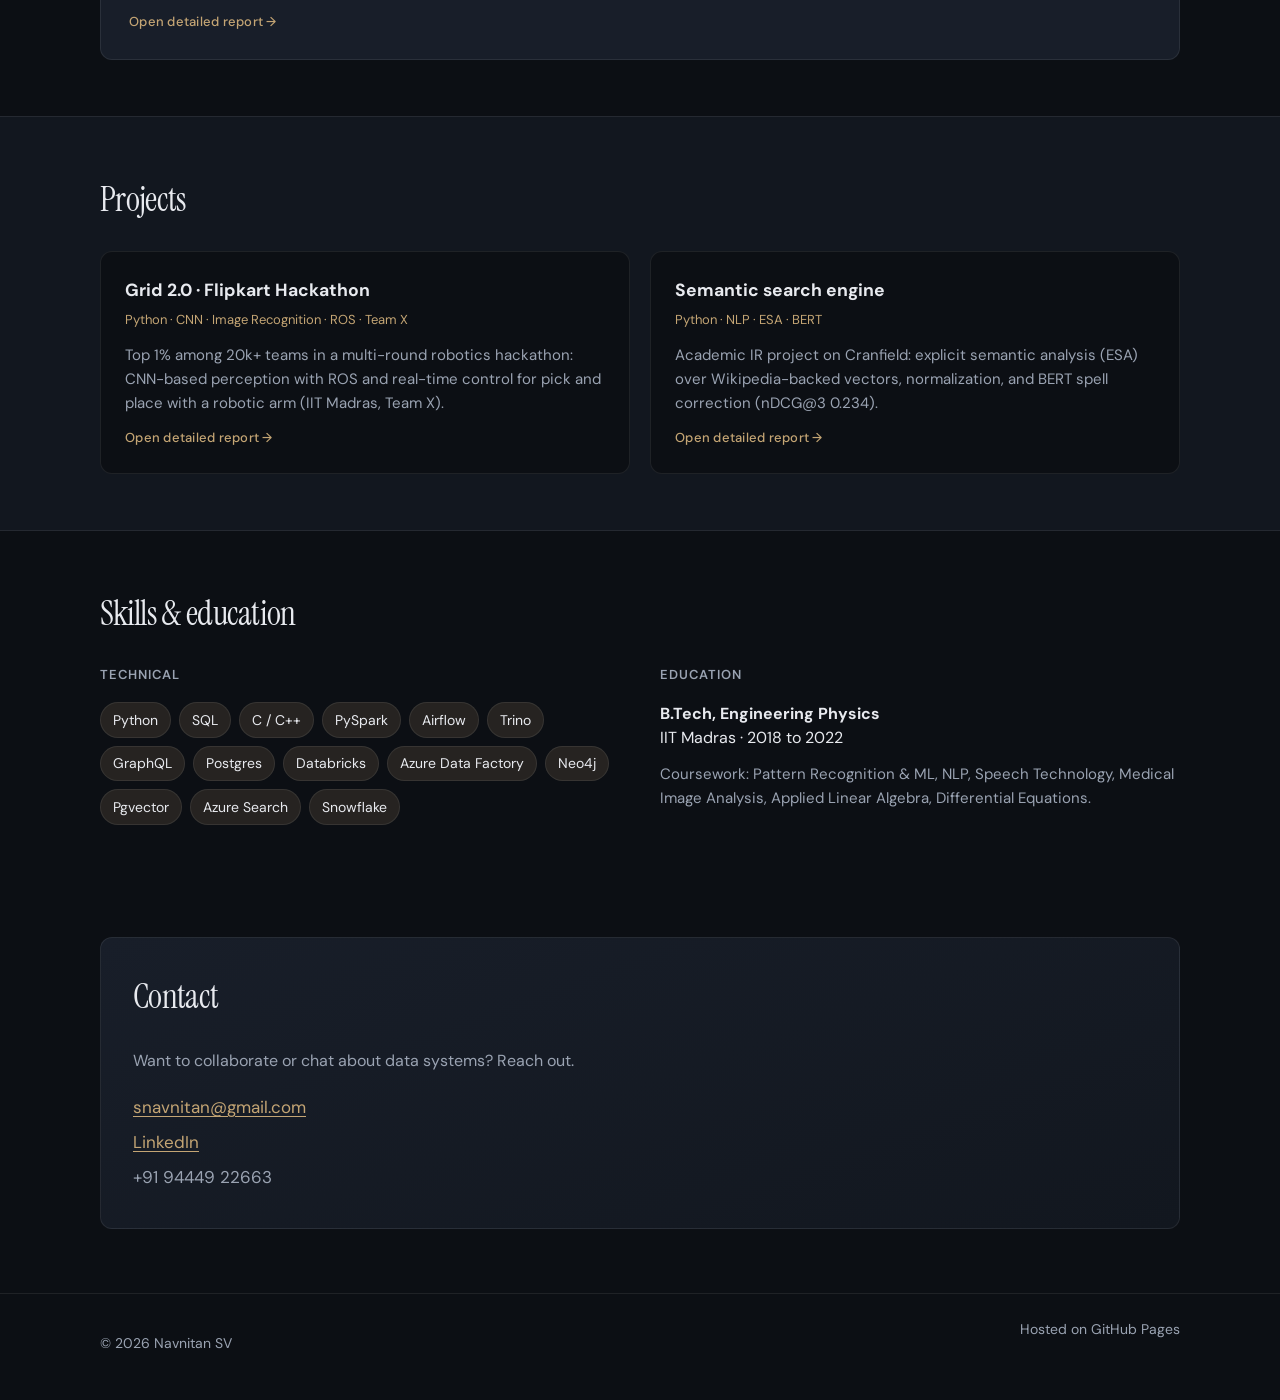
==== commit f26bd594: "Add "Current endeavors" section to index.html: Introduce new content detailing current roles at Drau" ====
--- a/index.html
+++ b/index.html
@@ -25,6 +25,7 @@
         <nav id="site-nav" class="site-nav" aria-label="Primary">
           <ul>
             <li><a href="#about">About</a></li>
+            <li><a href="#current-endeavors">Current endeavors</a></li>
             <li><a href="#experience">Experience</a></li>
             <li><a href="#projects">Projects</a></li>
             <li><a href="#skills">Skills</a></li>
@@ -63,6 +64,26 @@
           <p class="prose">
             I graduated from IIT Madras with a degree in Engineering Physics. Since then, I have worked as a backend and data engineer across enterprise 
             software and AI-driven products, building large-scale data pipelines and machine learning systems used in production. My experience spans industries including industrial automation, enterprise analytics, and talent intelligence platforms, where I focused on system reliability, data quality, and performance.          </p>
+        </div>
+      </section>
+
+      <section id="current-endeavors" class="section section-tight">
+        <div class="section-inner">
+          <h2 class="section-title">Current endeavors</h2>
+          <div class="split">
+            <div>
+              <h3 class="subsection-title">Draup</h3>
+              <p class="prose">
+                SDE 2 (Dec 2024–present): Details are in <a href="#experience">Experience</a>.
+              </p>
+            </div>
+            <div>
+              <h3 class="subsection-title">Research · Carnegie Mellon University</h3>
+              <p class="prose">
+                Research collaboration with Professor <a href="https://www.cs.cmu.edu/~mxu1/" target="_blank" rel="noopener noreferrer">Min Xu</a> (School of Computer Science), working with postdoctoral researcher Xialong Xu on a Robotics project.
+              </p>
+            </div>
+          </div>
         </div>
       </section>
 
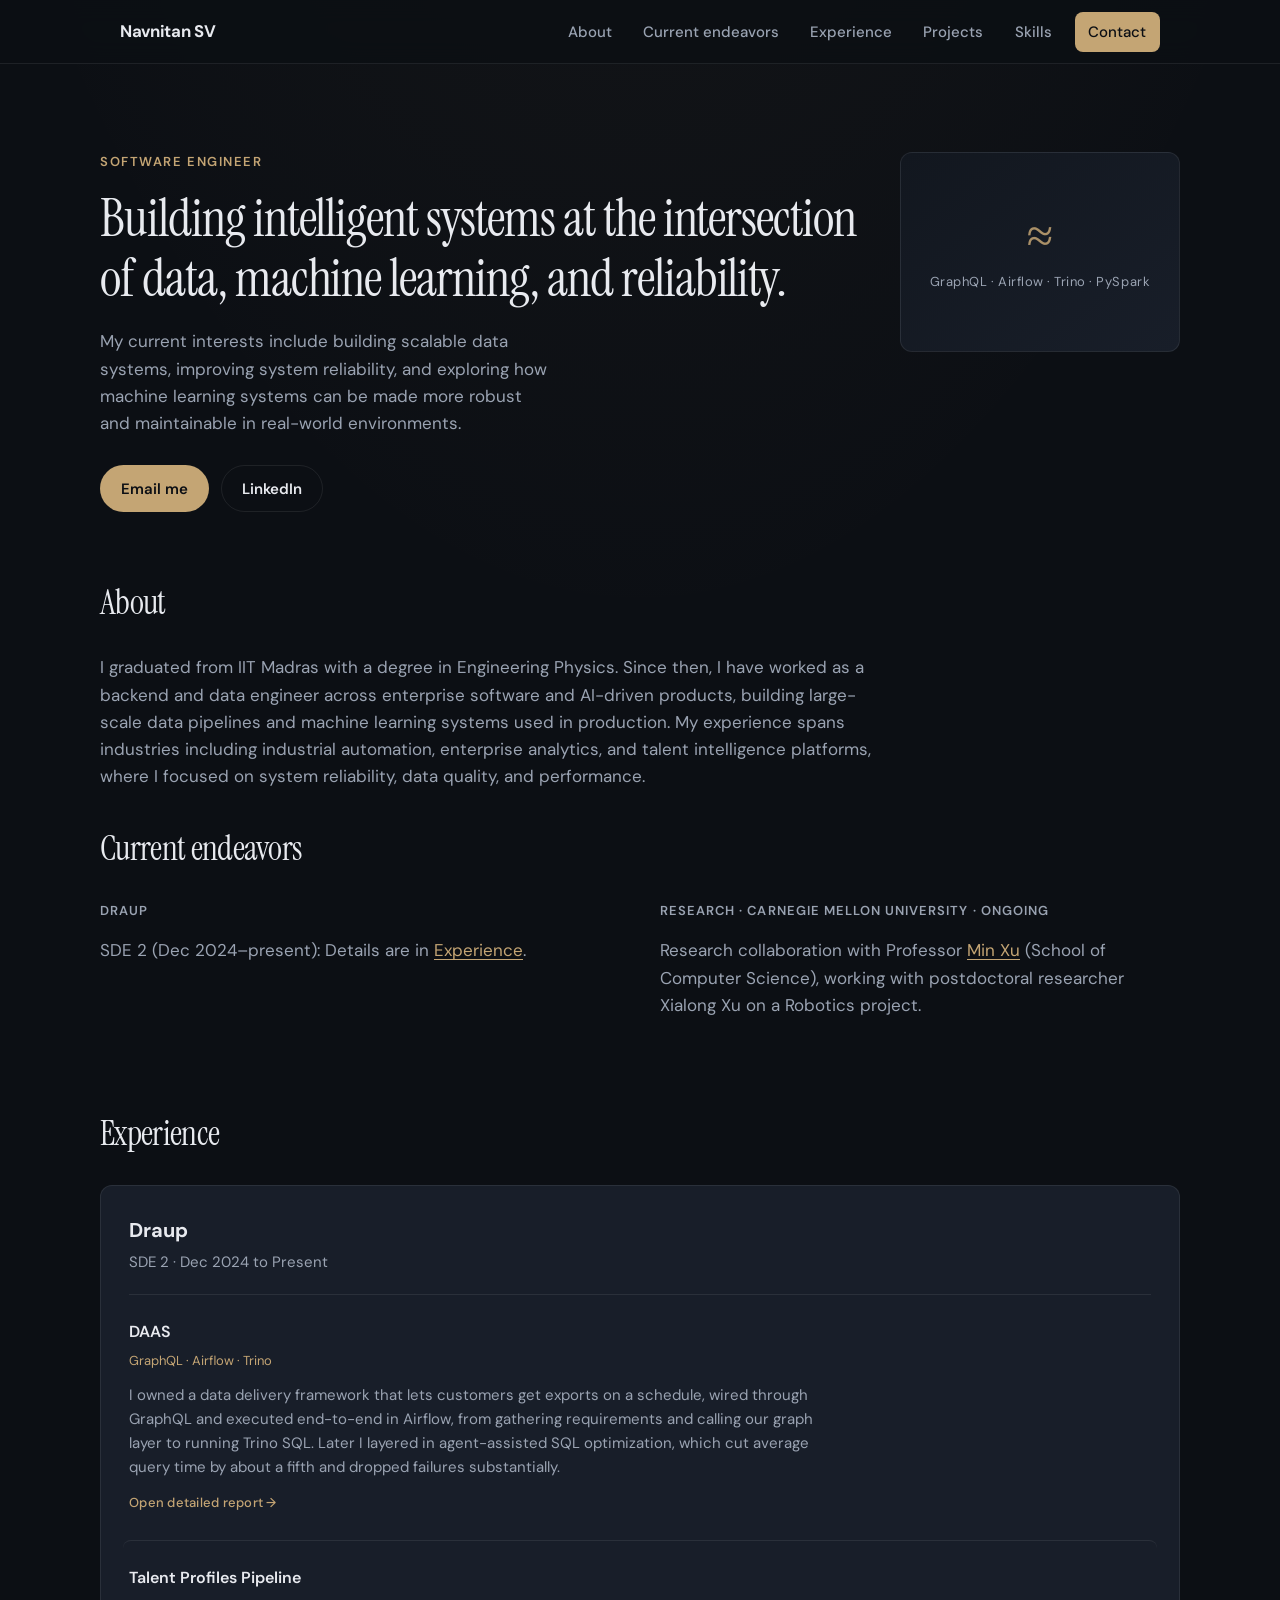
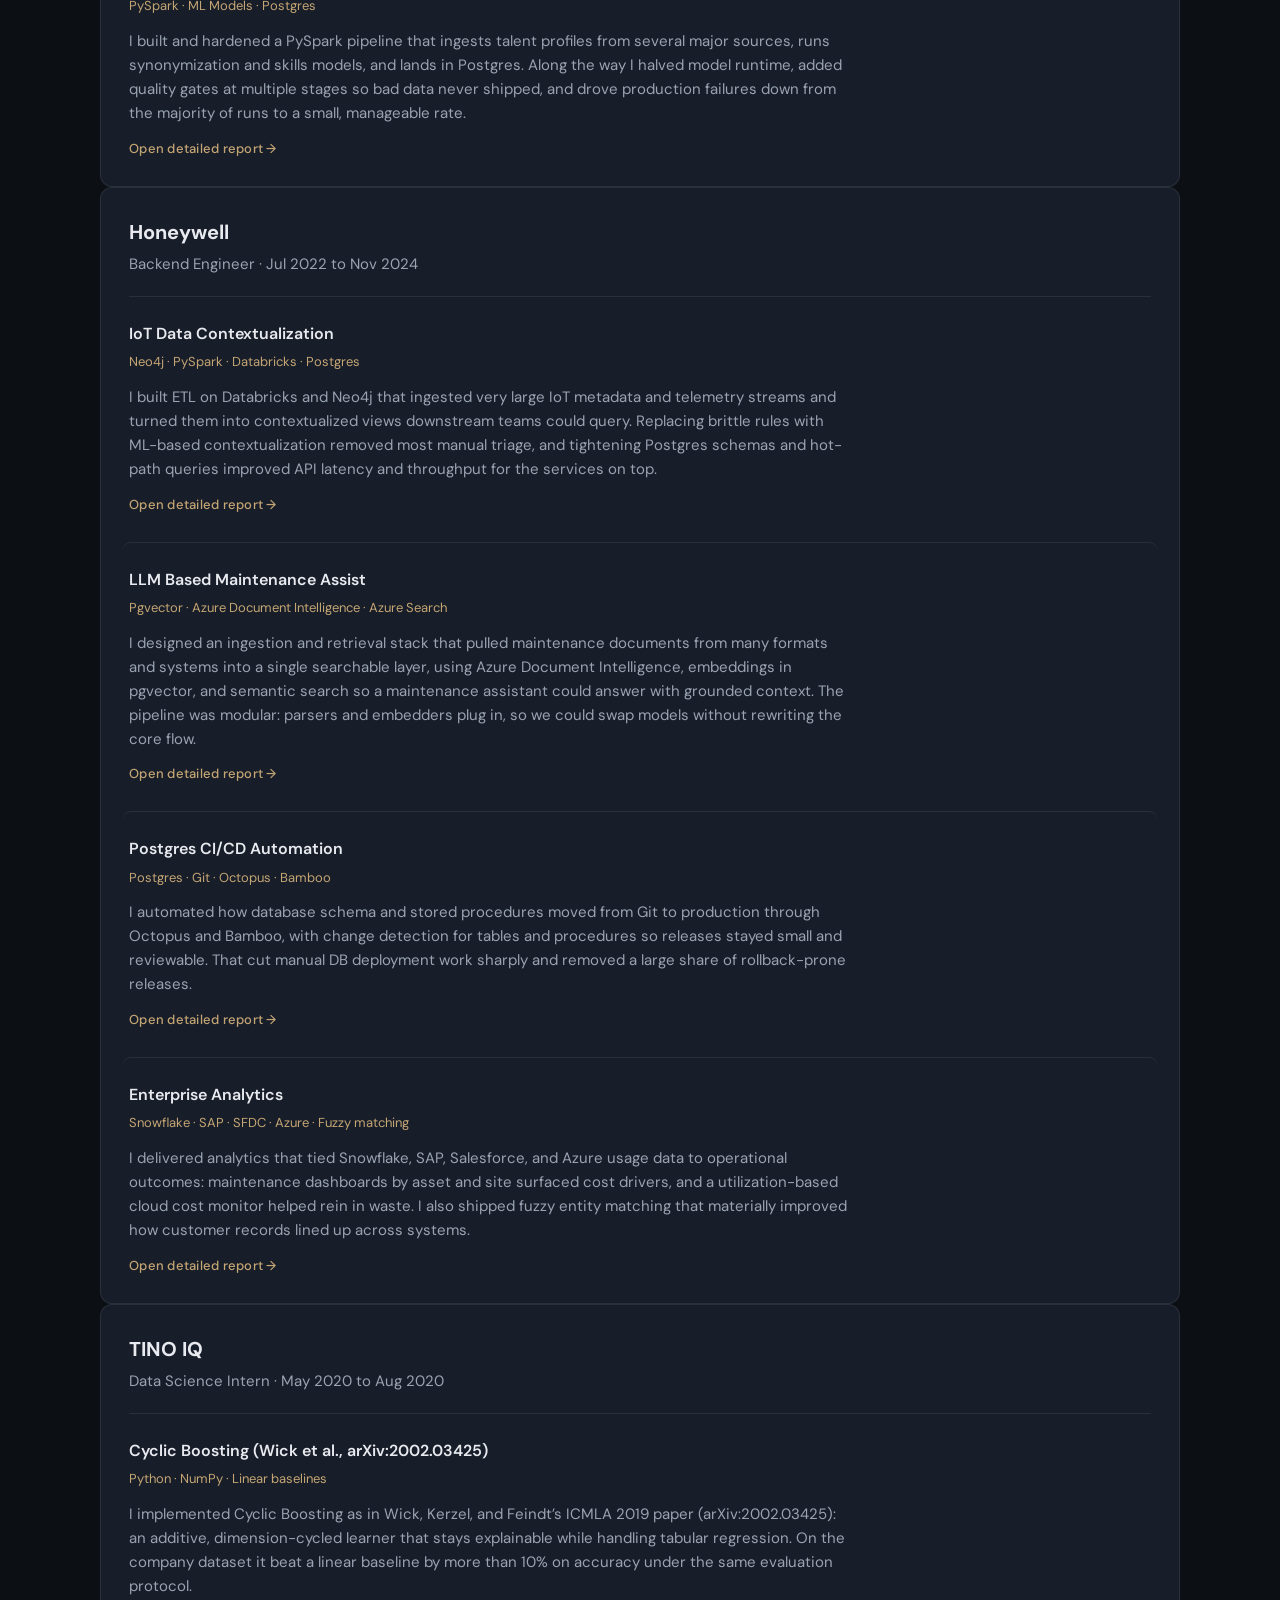
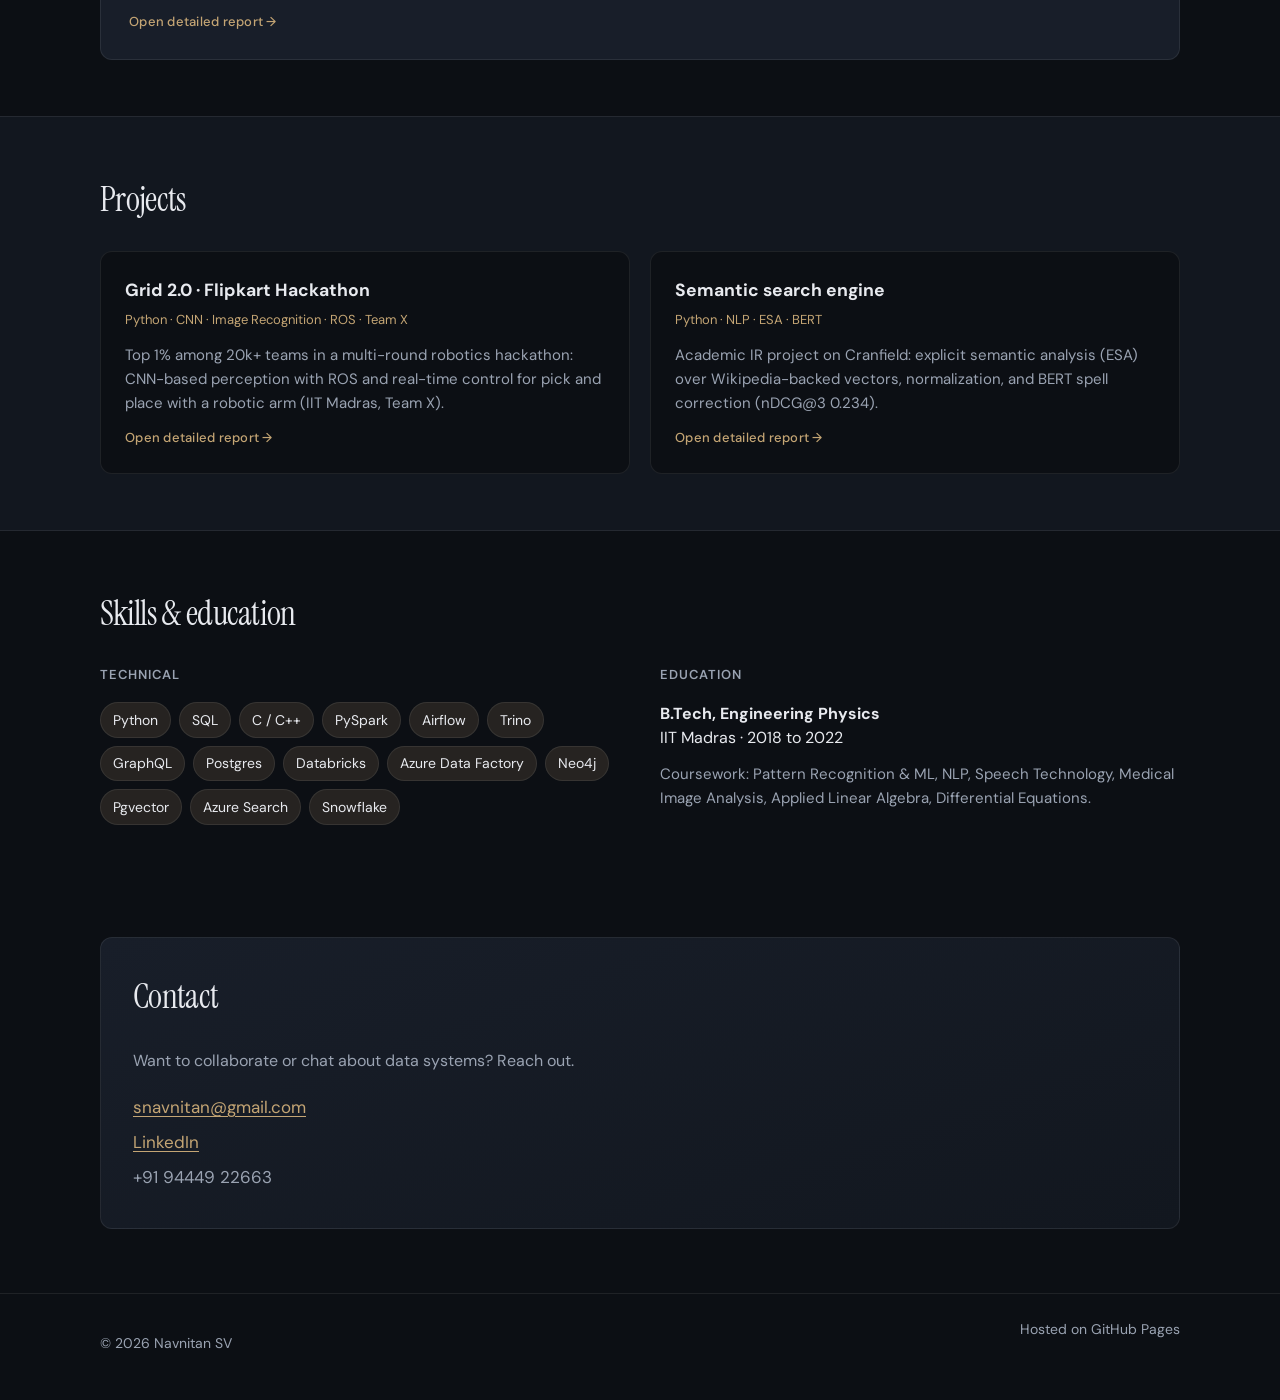
==== commit e3f824b6: "Update research section in index.html: Add "Ongoing" to the Carnegie Mellon University research titl" ====
--- a/index.html
+++ b/index.html
@@ -78,7 +78,7 @@
               </p>
             </div>
             <div>
-              <h3 class="subsection-title">Research · Carnegie Mellon University</h3>
+              <h3 class="subsection-title">Research · Carnegie Mellon University · Ongoing</h3>
               <p class="prose">
                 Research collaboration with Professor <a href="https://www.cs.cmu.edu/~mxu1/" target="_blank" rel="noopener noreferrer">Min Xu</a> (School of Computer Science), working with postdoctoral researcher Xialong Xu on a Robotics project.
               </p>
